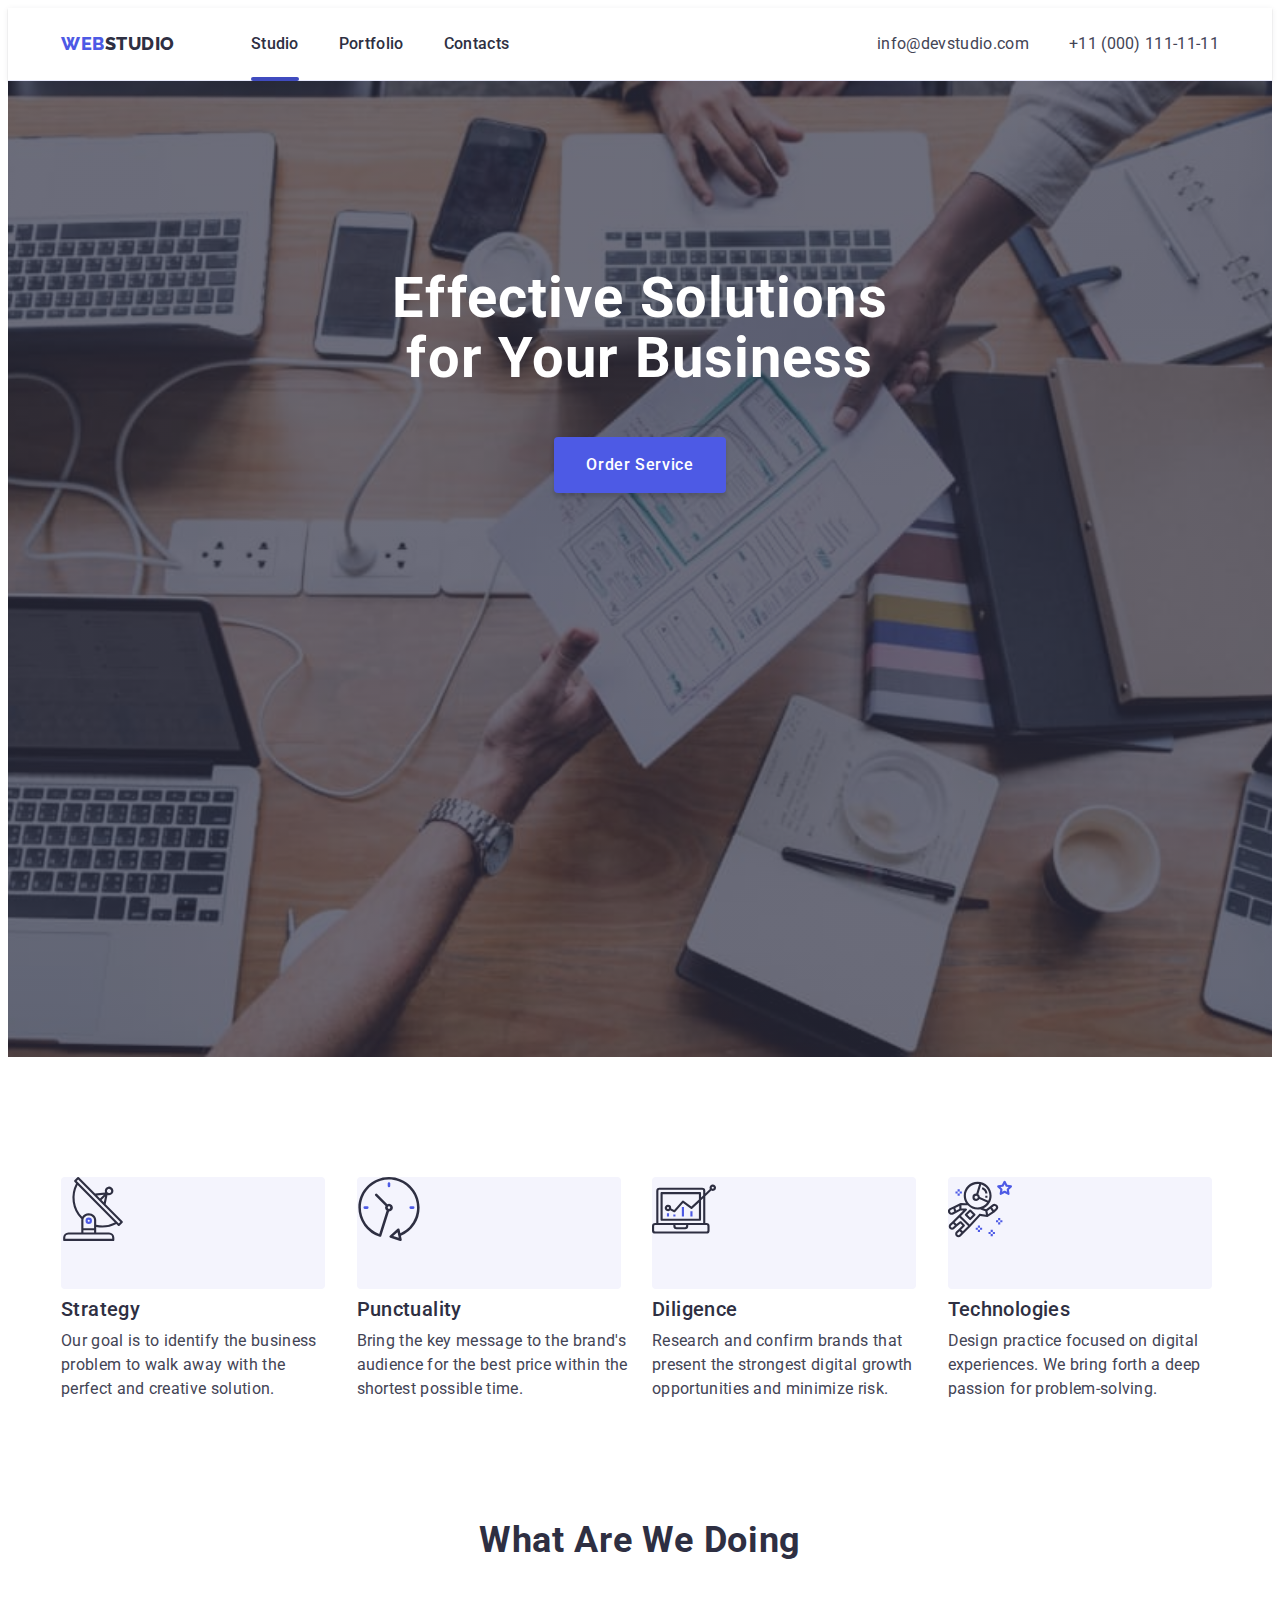
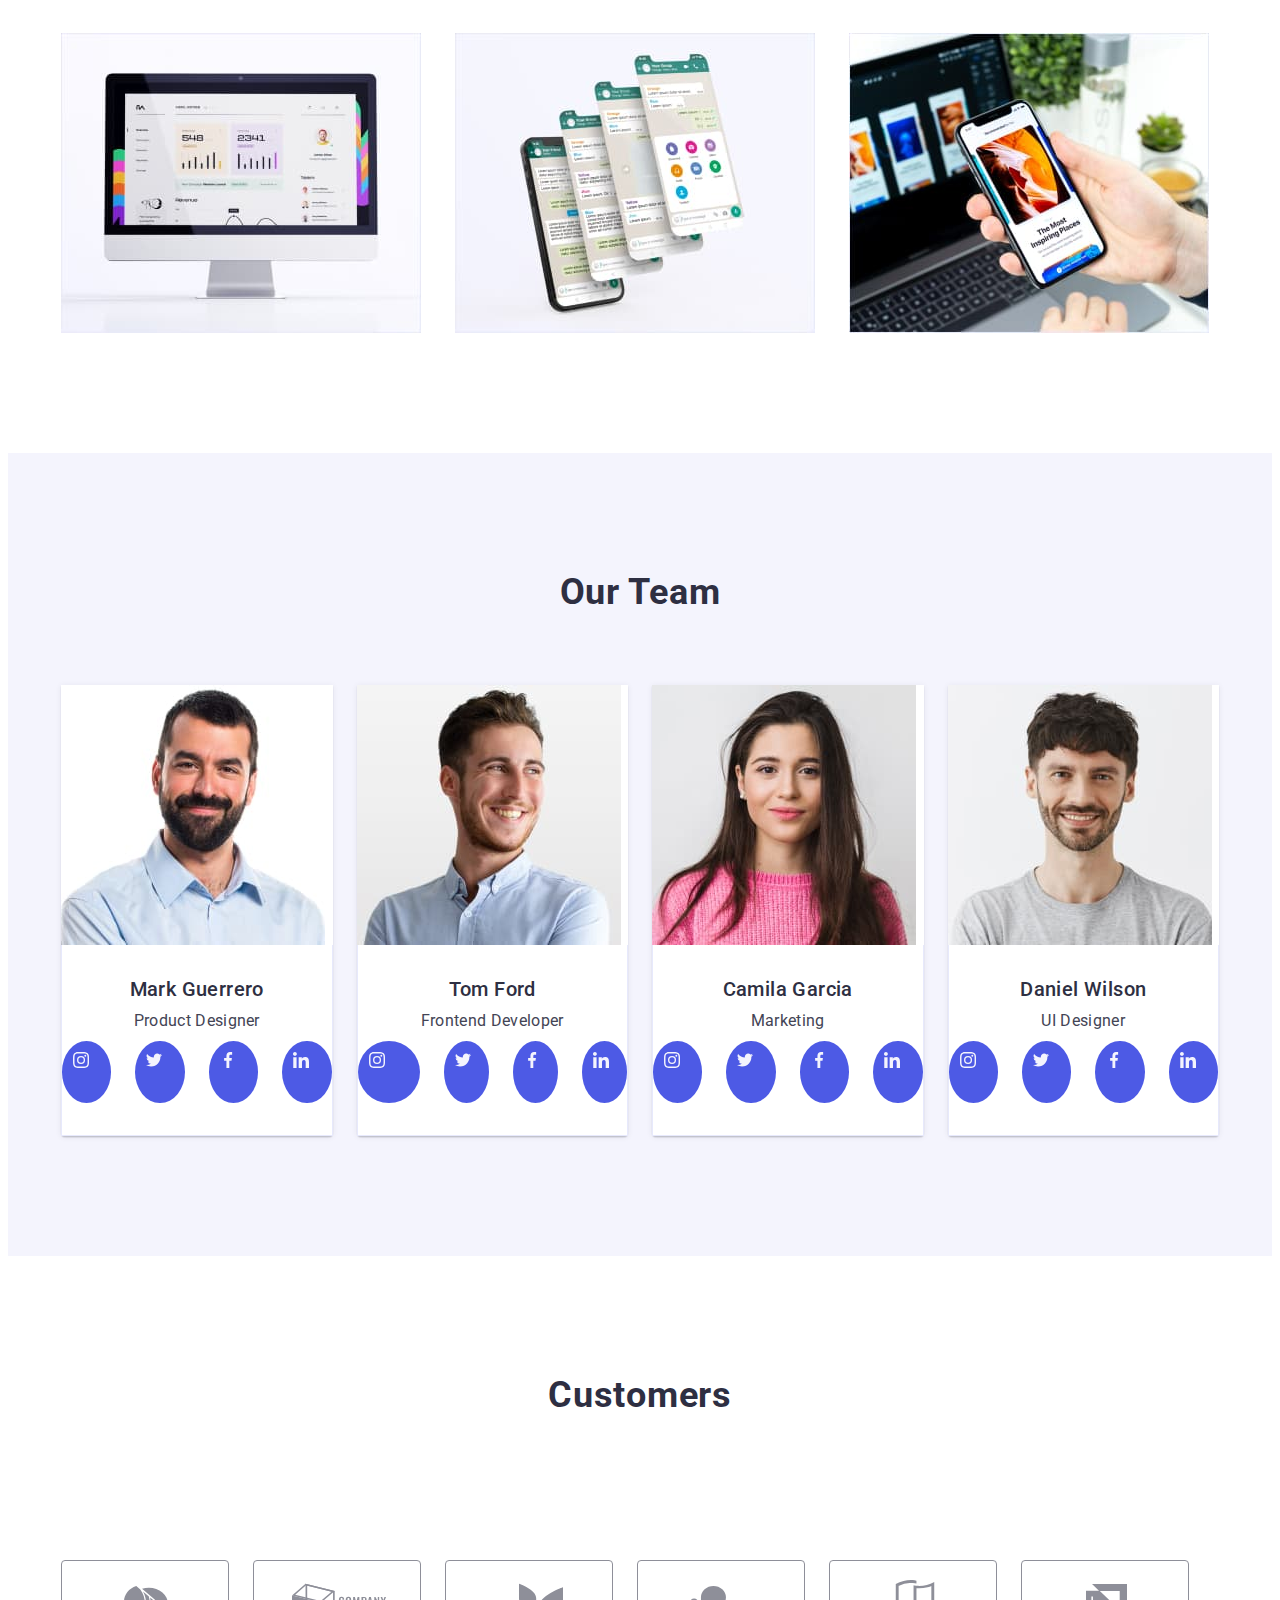
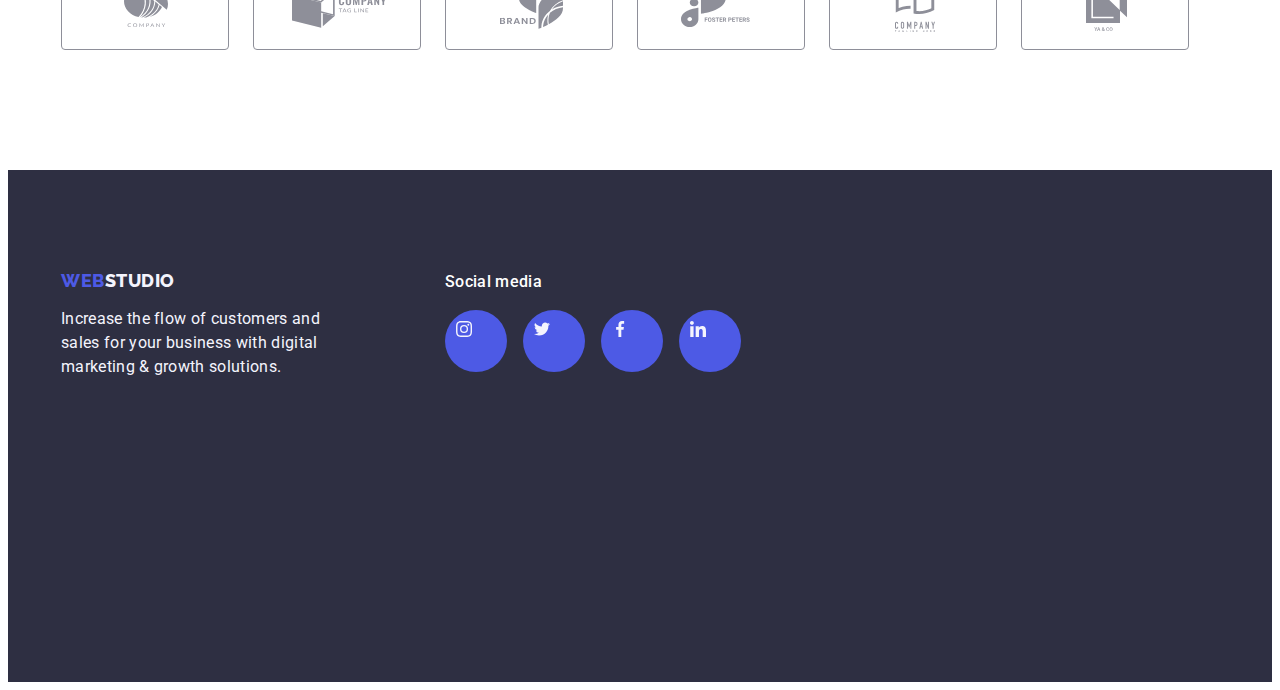
==== index.html @ 7249f127 "svg" ====
<!DOCTYPE html>
<html lang="en">
<head>
    <meta charset="UTF-8">
    <meta name="viewport" content="width=device-width, initial-scale=1.0">
    <title>Studio</title>
    <link rel="stylesheet" href="https://cdnjs.cloudflare.com/ajax/libs/modern-normalize/2.0.0/modern-normalize.min.css" integrity="sha512-4xo8blKMVCiXpTaLzQSLSw3KFOVPWhm/TRtuPVc4WG6kUgjH6J03IBuG7JZPkcWMxJ5huwaBpOpnwYElP/m6wg==" crossorigin="anonymous" referrerpolicy="no-referrer" />
    <link rel="stylesheet" type="text/css" href="./css/styles.css">
    <link rel="preconnect" href="https://fonts.googleapis.com">
    <link rel="preconnect" href="https://fonts.gstatic.com" crossorigin>
    <link href="https://fonts.googleapis.com/css2?family=Raleway:wght@800&family=Roboto:wght@400;500;700;900&display=swap" rel="stylesheet">
</head>
<body>
    <div class="backdrop visually-hidden" data-modal>
        <div class="modal">
            <button class="modal-btn" data-modal-close><img src="./images/close.svg" alt="close"></button>
        </div>
    </div>

    <header class="header">
        <div class="container-header container">
            <nav class="header-navigation">
                    <a href="./index.html" class="header-logo link">Web<span class="header-span">Studio</span></a>
                    <ul class="header-list list">
                        <li class="header-item">
                            <a href="./index.html" class="header-link link emphasis">Studio</a>
                        </li>
                        <li class="header-item">
                            <a href="./portfolio.html" class="header-link link">Portfolio</a>
                        </li>
                        <li class="header-item">
                            <a href="" class="header-link link">Contacts</a>
                        </li>
                    </ul>
            </nav>

            <address class="header-address">
                <ul class="header-address-list list">
                    <li class="header-address-item"><a href="mailto:info@devstudio.com" class="header-address-link link">info@devstudio.com</a></li>
                    <li class="header-address-item"><a href="tel:+110001111111" class="header-address-link link">+11 (000) 111-11-11</a></li>
                </ul>
            </address>
        </div>
    </header>

    <main class="main">
        <section class="main-hero">
            <div class="container container-main-hero">
                <h1 class="main-hero-title">
                    Effective Solutions
                    for Your Business
                </h1>
                <button type="button" class="main-hero-btn" data-modal-open>Order Service</button>
            </div>
        </section>

        <section class="main-advantages">
            <div class="container">
                <h2 class="visually-hidden">Advantages</h2>
                <ul class="main-advantages-list list">
                    <li class="main-advantages-item">
                        <div class="main-advantages-icon">
                            <svg width="64" height="64"><use href="./images/satellite-dish.svg"></use></svg>
                        </div>
                        <h3 class="main-advantages-title">Strategy</h3>
                        <p class="mains-advantages-text">Our goal is to identify the business
                            problem to walk away with the perfect and creative solution. </p>
                    </li>
                    <li class="main-advantages-item">
                        <div class="main-advantages-icon">
                            <svg width="64" height="64"><use href="./images/clock.svg"></use></svg>
                        </div>
                        <h3 class="main-advantages-title">Punctuality</h3>
                        <p class="mains-advantages-text">Bring the key message to the brand's audience for the best price within the shortest possible time.</p>
                    </li>
                    <li class="main-advantages-item">
                        <div class="main-advantages-icon">
                            <svg width="64" height="64"><use href="./images/diagram.svg"></use></svg>
                        </div>
                        <h3 class="main-advantages-title">Diligence</h3>
                        <p class="mains-advantages-text">Research and confirm brands that present the strongest digital growth opportunities and minimize risk.</p>
                    </li>
                    <li class="main-advantages-item">
                        <div class="main-advantages-icon">
                            <svg width="64" height="64"><use href="./images/astronaut.svg"></use></svg>
                        </div>
                        <h3 class="main-advantages-title">Technologies</h3>
                        <p class="mains-advantages-text">Design practice focused on digital experiences. We bring forth a deep passion for problem-solving.</p>
                    </li>
                </ul>
            </div>
        </section>

        <section class="main-third-section">
            <div class="container">
                <h2 class="main-t-s-title">What are we doing</h2>
                <ul class="main-t-s-list list">
                    <li class="main-t-s-item">
                        <img src="./images/main-page-img-1.jpg" alt="PC" width="360">
                    </li>
                    <li class="main-t-s-item">
                        <img src="./images/main-page-img-2.jpg" alt="message" width="360">
                    </li>
                    <li class="main-t-s-item">
                        <img src="./images/main-page-img-3.jpg" alt="phone" width="360">
                    </li>
                </ul>
            </div>
        </section>

        <section class="main-team">
            <div class="container">
                <h2 class="main-team-title">Our Team</h2>
                <ul class="main-team-list list">
                    <li class="main-team-item">
                        <img src="./images/photo-1.jpg" alt="Mark Guerrero" width="264">
                        <div class="container-item-text">
                            <h3 class="main-team-names">Mark Guerrero</h3>
                            <p class="main-team-text">Product Designer</p>
                            <ul class="team-list-icon list">
                                <li class="team-icon">
                                    <a href="#" class="team-icon-link"><svg class="social-networks" width="16" height="16"><use href="./images/instagram.svg"></use></svg></use></svg></a>
                                </li>
                                <li class="team-icon">
                                    <a href="#" class="team-icon-link"><svg class="social-networks" width="16" height="16"><use href="./images/twitter.svg"></use></svg></a>
                                </li>
                                <li class="team-icon">
                                    <a href="#" class="team-icon-link"><svg class="social-networks" width="16" height="16"><use href="./images/facebook.svg"></use></svg></a>
                                </li>
                                <li class="team-icon">
                                    <a href="#" class="team-icon-link"><svg class="social-networks" width="16" height="16"><use href="./images/linkedin.svg"></use></svg></a>
                                </li>
                            </ul>
                        </div>
                    </li>
                    <li class="main-team-item">
                        <img src="./images/photo-2.jpg" alt="Tom Ford" width="264">
                        <div class="container-item-text">
                            <h3 class="main-team-names">Tom Ford</h3>
                            <p class="main-team-text">Frontend Developer</p>
                            <ul class="team-list-icon list">
                                <li class="team-icon">
                                    <a href="#" class="team-icon-link"><svg class="social-networks" width="64" height="64"><use href="./images/instagram.svg"></use></svg></a>
                                </li>
                                <li class="team-icon">
                                    <a href="#" class="team-icon-link"><svg class="social-networks" width="16" height="16"><use href="./images/twitter.svg"></use></svg></a>
                                </li>
                                <li class="team-icon">
                                    <a href="#" class="team-icon-link"><svg class="social-networks" width="16" height="16"><use href="./images/facebook.svg"></use></svg></a>
                                </li>
                                <li class="team-icon">
                                    <a href="#" class="team-icon-link"><svg class="social-networks" width="16" height="16"><use href="./images/linkedin.svg"></use></svg></a>
                                </li>
                            </ul>
                        </div>
                    </li>
                    <li class="main-team-item">
                        <img src="./images/photo-3.jpg" alt="Camila Garcia" width="264">
                        <div class="container-item-text">
                            <h3 class="main-team-names">Camila Garcia</h3>
                            <p class="main-team-text">Marketing</p>
                            <ul class="team-list-icon list">
                                <li class="team-icon">
                                    <a href="#" class="team-icon-link"><svg class="social-networks" width="16" height="16"><use href="./images/instagram.svg"></use></svg></use></svg></a>
                                </li>
                                <li class="team-icon">
                                    <a href="#" class="team-icon-link"><svg class="social-networks" width="16" height="16"><use href="./images/twitter.svg"></use></svg></a>
                                </li>
                                <li class="team-icon">
                                    <a href="#" class="team-icon-link"><svg class="social-networks" width="16" height="16"><use href="./images/facebook.svg"></use></svg></a>
                                </li>
                                <li class="team-icon">
                                    <a href="#" class="team-icon-link"><svg class="social-networks" width="16" height="16"><use href="./images/linkedin.svg"></use></svg></a>
                                </li>
                            </ul>
                        </div>
                    </li>
                    <li class="main-team-item">
                        <img src="./images/photo-4.jpg" alt="Daniel Wilson" width="264">
                        <div class="container-item-text">
                            <h3 class="main-team-names">Daniel Wilson</h3>
                            <p class="main-team-text">UI Designer</p>
                            <ul class="team-list-icon list">
                                <li class="team-icon">
                                    <a href="#" class="team-icon-link"><svg class="social-networks" width="16" height="16"><use href="./images/instagram.svg"></use></svg></use></svg></a>
                                </li>
                                <li class="team-icon">
                                    <a href="#" class="team-icon-link"><svg class="social-networks" width="16" height="16"><use href="./images/twitter.svg"></use></svg></a>
                                </li>
                                <li class="team-icon">
                                    <a href="#" class="team-icon-link"><svg class="social-networks" width="16" height="16"><use href="./images/facebook.svg"></use></svg></a>
                                </li>
                                <li class="team-icon">
                                    <a href="#" class="team-icon-link"><svg class="social-networks" width="16" height="16"><use href="./images/linkedin.svg"></use></svg></a>
                                </li>
                            </ul>
                        </div>
                    </li>
                </ul>
            </div>
        </section>

        <section class="main-fifth-section">
            <div class="container">
                <h2 class="main-customers main-team-title">Customers</h2>
                <ul>
                    <li class="main-customers-list list">
                        <a href="#"><img src="./images/Client-1.svg" alt="YA & CO" width="104"></a>
                    </li>
                    <li class="main-customers-list list">
                        <a href="#"><img src="./images/Client-2.svg" alt="Company" width="104"></a>
                    </li>
                    <li class="main-customers-list list">
                        <a href="#"><img src="./images/Client-3.svg" alt="Company" width="104"></a>
                    </li>
                    <li class="main-customers-list list">
                        <a href="#"><img src="./images/Client-4.svg" alt="Foster peters" width="104"></a>
                    </li>
                    <li class="main-customers-list list">
                        <a href="#"><img src="./images/Client-5.svg" alt="Brand" width="104"></a>
                    </li>
                    <li class="main-customers-list list">
                        <a href="#"><img src="./images/Client-6.svg" alt="Company" width="104"></a>
                    </li>
                </ul>
            </div>
        </section>
    </main>
    
    
    <footer class="footer">
        <div class="container container-footer">
            <div>
                <a href="./index.html" class="footer-link link">Web<span class="footer-span">Studio</span></a>
                <p class="footer-text">Increase the flow of customers and sales for your business with digital marketing & growth solutions.</p>
            </div>
            <div>
                <h3 class="footer-title">Social media</h3>
                <ul class="footer-list-icon">
                    <li class="team-icon list">
                        <a href="#"><img src="./images/instagram.svg" alt="" width="16"></a>
                    </li>
                    <li class="team-icon list">
                        <a href="#"><img src="./images/twitter.svg" alt="" width="16"></a>
                    </li>
                    <li class="team-icon list">
                        <a href="#"><img src="./images/facebook.svg" alt="" width="16"></a>
                    </li>
                    <li class="team-icon list">
                        <a href="#"><img src="./images/linkedin.svg" alt="" width="16"></a>
                    </li>
                </ul>
            </div>
        </div>
    </footer>
    
    <script src="./js/modal.js"></script>
</body>
</html>
---- css/styles.css ----
/* ----------Variables */

:root{
    --navyblue: #2E2F42;
    --white: #ffffff;
    --iris: #4D5AE5;
    --ocean: #404BBF;
    --green: #31D0AA;
    --slate: #434455;
    --lightslate: #8E8F99;
    --cornflower: #E7E9FC;
    --cloud: #F4F4FD;
    --navyblue-modal: #FCFCFC;
}

/* ----------Base styles */

body {
    background-color: var(--white, #ffffff);
    color: #434455;
    font-family: 'Roboto', sans-serif;
    text-decoration: none;
}

h1, h2, h3, h4, h5, h6, p, a, ul {
    margin: 0;
    padding: 0;
}

img {
    display: block;
}

/* ----------Components style */

.container {
    width: 1158px;
    margin: 0 auto;
    padding: 0 15px;
}

.margin-top{
    margin-top: 120px;
}

.link{
    text-decoration: none;
}

.link:hover,
.link:focus{
    color: var(--ocean, #404BBF);
}

.list{
    list-style: none;
}

/* ----------Header */

.header{
    border-bottom: 1px solid #e7e9fc;
    box-shadow: 0px 1px 6px 0px rgba(46, 47, 66, 0.08), 0px 1px 1px 0px rgba(46, 47, 66, 0.16), 0px 2px 1px 0px rgba(46, 47, 66, 0.08);
}

.container-header {
    min-height: 72px;
    display: flex;
    justify-content: space-between;
    align-items: center;
}

.header-navigation{
    display: flex;
    align-items: center;
}

.header-logo{
    text-decoration: none;
    color: var(--iris, #4D5AE5);
    font-family: 'Raleway', sans-serif;
    font-size: 18px;
    font-style: normal;
    font-weight: 800;
    line-height: 1.17;
    letter-spacing: 0.03em;
    text-transform: uppercase;
    margin-right: 76px;
}

.header-span {
    color: var(--navyblue, #2E2F42);
}

.header-navigation .header-list {
    margin: 0;
    padding: 0;
    display: flex;
    gap: 40px;
}

.header-item{
    list-style-type: none;
}

.header-link{
    position: relative;
    text-decoration: none;
    color: var(--navyblue, #2E2F42);
    font-family: 'Roboto', sans-serif;
    font-size: 16px;
    font-weight: 500;
    line-height: 1.5;
    letter-spacing: 0.02em;
    padding: 24px 0;
}

.emphasis::after {
    position: absolute;
    top: 67px;
    display: block;
    content: "";
    width: 100%;
    height: 4px;
    border-radius: 2px;
    background: var(--ocean, #404BBF);
}

.header-address{
    font-style: normal;
}

.header-address-list{
    display: flex;
    gap: 40px;
}

.header-address-item {
    list-style-type: none;
}

.header-address-link{
    text-decoration: none;
    color: var(--slate, #434455);
    font-family: 'Roboto', sans-serif;
    font-size: 16px;
    font-style: normal;
    line-height: 1.5;
    letter-spacing: 0.02em;
}

/* ----------Main */

.main-hero{
    display: flex;
    align-items: center;
    flex-direction: column;
    max-width: 1440px;
    height: 600px;
    text-align: center;
    background: var(--navyblue, #2E2F42);
    background-image: linear-gradient(rgba(46, 47, 66, 0.7), rgba(46, 47, 66, 0.7)), url(../images/people-office.jpg);
    background-size: cover;
    background-repeat: no-repeat;
    background-position: center;
    padding: 188px 0;
    margin: 0 auto;
}

.container-main-hero{
    display: flex;
    flex-direction: column;
    align-items: center;
}

.main-hero-title{
    max-width: 496px;
    color: var(--white, #ffffff);
    text-align: center;
    font-family: 'Roboto', sans-serif;
    font-size: 56px;
    font-style: normal;
    font-weight: 700;
    line-height: 1.07;
    letter-spacing: 0.02em;

}

.main-hero-btn{
    display: block;
    padding: 16px 32px;
    align-items: flex-start;
    gap: 10px;
    border: none;
    border-radius: 4px;
    background: var(--iris, #4D5AE5);
    box-shadow: 0px 4px 4px 0px rgba(0, 0, 0, 0.15);
    color: var(--white, #ffffff);
    font-family: 'Roboto', sans-serif;
    font-size: 16px;
    font-style: normal;
    font-weight: 500;
    line-height: 1.5;
    letter-spacing: 0.04em;
    cursor: pointer;
    min-width: 169px;
    height: 56px;
    margin-top: 48px;
    transition: background-color 250ms cubic-bezier(0.4, 0, 0.2, 1);
}

.main-hero-btn:hover,
.main-hero-btn:focus{
    background-color: var(--ocean, #404BBF);
}

.backdrop {
    position: fixed;
    top: 0;
    left: 0;
    width: 100vw;
    height: 100vh;
    display: flex;
    justify-content: center;
    align-items: flex-start;
    background: rgba(46, 47, 66, 0.40);
}

.modal {
    display: flex;
    flex-direction: column;
    align-items: flex-end;
    padding: 32px;
    width: 408px;
    height: 584px;
    margin-top: 80px;
    border-radius: 4px;
    background: var(--dairy, #FCFCFC);
    box-shadow: 0px 2px 1px 0px rgba(0, 0, 0, 0.20), 0px 1px 3px 0px rgba(0, 0, 0, 0.12), 0px 1px 1px 0px rgba(0, 0, 0, 0.14);
    opacity: 0;
    transition: opacity 0.3s ease, transform 0.3s ease;
}

.modal-btn {
    padding: 8px;
    width: 24px;
    height: 24px;
    fill: var(--cornflower, #E7E9FC);
    stroke-width: 1px;
    stroke: rgba(0, 0, 0, 0.10);
    border: none;
    border-radius: 50%;
    cursor: pointer;
}

.modal-btn {
    padding: 8px;
    width: 24px;
    height: 24px;
    fill: var(--cornflower, #E7E9FC);
    stroke-width: 1px;
    stroke: rgba(0, 0, 0, 0.10);
    border: none;
    border-radius: 50%;
    cursor: pointer;
}

/* ----------Main (section-2) */

.main-advantages{
    padding: 120px 0;
}

.visually-hidden {
    position: absolute;
    width: 1px;
    height: 1px;
    margin: -1px;
    border: 0;
    padding: 0;
    white-space: nowrap;
    clip-path: inset(100%);
    clip: rect(0 0 0 0);
    overflow: hidden;
}

.main-advantages-list{
    display: flex;
    gap: 24px;
}

.main-advantages-item{
    list-style-type: none;
    width: calc((100% - 72px) / 4);
}

.main-advantages-icon{
    display: flex;
    align-items: center;
    justify-content: center;
    border-radius: 4px;
    background: var(--cloud, #F4F4FD);
    margin-bottom: 8px;
    width: 100%;
    height: 112px;
    max-width: 264px;
    max-height: 112px;
    display: inline-block;
}

.main-advantages-icon img{
    padding: 24px 100px;
}

.main-advantages-title{
    color: var(--navyblue, #2E2F42);
    font-family: 'Roboto', sans-serif;
    font-size: 20px;
    font-style: normal;
    font-weight: 500;
    line-height: 1.2;
    letter-spacing: 0.02em;
    margin-bottom: 8px;
}

.mains-advantages-text{
    color: var(--slate, #434455);
    font-family: 'Roboto', sans-serif;
    font-size: 16px;
    font-style: normal;
    font-weight: 400;
    line-height: 1.5;
    letter-spacing: 0.02em;
}

/* ----------Main (section-3) */

.main-third-section{
    padding-bottom: 120px;
}

.main-t-s-title{
    color: var(--navyblue, #2E2F42);
    text-align: center;
    font-family: 'Roboto', sans-serif;
    font-size: 36px;
    font-style: normal;
    font-weight: 700;
    line-height: 1.11;
    letter-spacing: 0.02em;
    text-transform: capitalize;
    margin-bottom: 72px;
}

.main-t-s-list{
    display: flex;
    gap: 24px;
}

.main-t-s-item{
    list-style-type: none;
    width: calc((100% - 48px) / 3);
}

/* ----------Main (section-4) */

.main-team{
    background-color: var(--cloud, #F4F4FD);
    padding: 120px 0;
}

.main-team-title{
    margin-bottom: 72px;
    color: var(--navyblue, #2E2F42);
    text-align: center;
    font-family: 'Roboto', sans-serif;
    font-size: 36px;
    font-style: normal;
    font-weight: 700;
    line-height: 1.11;
    letter-spacing: 0.02em;
    text-transform: capitalize;
}

.main-team-list{
    display: flex;
    gap: 24px;
}

.container-main-team li{
    display: inline-flex;
    padding-bottom: 0px;
    flex-direction: column;
    align-items: center;
    justify-content: center;
    gap: 32px;
}

.main-team-item{
    list-style-type: none;
    border-radius: 0px 0px 4px 4px;
    background: var(--white, #FFF);
    box-shadow: 0px 2px 1px 0px rgba(46, 47, 66, 0.08), 0px 1px 1px 0px rgba(46, 47, 66, 0.16), 0px 1px 6px 0px rgba(46, 47, 66, 0.08);
    width: calc((100% - 72px) / 4);

}

.container-item-text{
    padding: 32px 0;
    border: 1px solid #e7e9fc;
    border-top: none;
}

.main-team-names {
    color: var(--navyblue, #2E2F42);
    text-align: center;
    font-family: 'Roboto', sans-serif;
    font-size: 20px;
    font-style: normal;
    font-weight: 500;
    line-height: 1.2;
    letter-spacing: 0.02em;
    margin-bottom: 8px
}

.main-team-text {
    color: var(--slate, #434455);
    text-align: center;
    font-family: 'Roboto', sans-serif;
    font-size: 16px;
    font-style: normal;
    font-weight: 400;
    line-height: 1.5;
    letter-spacing: 0.02em;
    margin-bottom: 8px;
}

.team-list-icon {
    gap: 24px;
    display: flex;
    justify-content: center;
}

.team-icon {
    background-color: var(--iris);
    border-radius: 50%;
    width: 40px;
    height: 40px;
    padding: 11px;
    transition: background-color 250ms cubic-bezier(0.4, 0, 0.2, 1); 
}

.team-icon-img {
    background-color: var(--cloud);
    width: 100%;
    height: 100%;
    border-radius: 50px;
    display: flex;
    align-items: center;
    justify-content: center;
}

.team-icon-img:hover, .team-icon-img:focus {
    background-color: var(--ocean, #404bbf);
}

.social-networks {
    fill: var(--cloud, #F4F4FD);
}

/* ----------Main (section-5) */

.main-fifth-section ul {
    display: flex;
    padding-bottom: 120px;
}

.main-customers-list {
    padding: 16px 32px;
    border-radius: 4px;
    width: 168px;
    border: 1px solid var(--lightslate, #8E8F99);
    box-sizing: border-box;
}

.main-customers-list:not(:last-child) {
    margin-right: 24px;
}

.main-customers {
    padding-top: 120px;
    padding-bottom: 72px;
}

/* ----------Footer */

.footer {
    background-color: var(--navyblue, #2E2F42);
    min-height: 312px;
    padding: 100px 0
}

.container-footer {
    display: flex;
}

.container-footer>div:not(:last-child) {
    margin-right: 120px;
}

.footer-list-icon {
    display: flex;
    gap: 16px;
}

.footer-link {
    display: inline-block;
    text-decoration: none;
    color: var(--iris, #4D5AE5);
    font-family: 'Raleway', sans-serif;
    font-size: 18px;
    font-style: normal;
    font-weight: 800;
    line-height: 1.17;
    letter-spacing: 0.03em;
    text-transform: uppercase;
    margin-bottom: 16px;
}

.footer-span{
    color: var(--cloud, #F4F4FD);
}

.footer-text{
    color: var(--cloud, #F4F4FD);
    font-family: 'Roboto', sans-serif;
    font-size: 16px;
    font-style: normal;
    font-weight: 400;
    line-height: 1.5;
    letter-spacing: 0.02em;
    max-width: 264px
}

.footer-title {
    color: var(--white, #FFF);
    font-family: Roboto;
    font-size: 16px;
    font-weight: 500;
    line-height: 1.5; /* 150% */
    letter-spacing: 0.02em;
    margin-bottom: 16px;
}

/* ----------Portfolio */

.portfolio-section{
    padding: 96px 0 120px 0;
}

.portfolio-btn-list{
    display: flex;
    justify-content: center;
    gap: 24px;
    margin-bottom: 72px;
}

.portfolio-btn-item{
    list-style-type: none;
}

.portfolio-btn{
    background: var(--cloud, #F4F4FD);
    color: var(--iris, #4D5AE5);
    text-align: center;
    font-family: 'Roboto', sans-serif;
    font-size: 16px;
    font-style: normal;
    font-weight: 500;
    line-height: 1.5;
    letter-spacing: 0.04em;
    padding: 12px 24px;
    border: 1px solid #e7e9fc;
    border-radius: 4px;
}

.portfolio-btn:hover,
.portfolio-btn:focus {
    background-color: var(--ocean, #404BBF);
    color: var(--white, #ffffff);
    cursor: pointer;
    border:  1px solid transparent;
    box-shadow: 0px 2px 2px 0px rgba(0, 0, 0, 0.12), 0px 2px 1px 0px rgba(0, 0, 0, 0.08), 0px 3px 1px 0px rgba(0, 0, 0, 0.10);
}

.portfolio-img-list{
    display: flex;
    flex-wrap: wrap;
    column-gap: 24px;
    row-gap: 48px;
}

.portfolio-img-item{
    list-style-type: none;
    width: calc((100% - 48px) / 3);
    border: 1px solid var(--cornflower, #E7E9FC);
}

.portfolio-img-item:hover, .portfolio-img-item:focus {
    box-shadow: 0px 2px 1px 0px rgba(46, 47, 66, 0.08), 0px 1px 1px 0px rgba(46, 47, 66, 0.16), 0px 1px 6px 0px rgba(46, 47, 66, 0.08);
}

.box{
    position: relative;
    overflow: hidden;
}

.overlay {
    position: absolute;
    top: 0;
    left: 0;
    width: 360px;
    height: 360px;
    background: var(--iris, #4D5AE5);
  
    transform: translateY(100%);
    transition: transform 250ms ease-in-out;
  }
  
  .box:hover .overlay {
    transform: translatey(0);
  }

  .text-overlay {
    color: var(--cloud, #F4F4FD);
    font-family: Roboto;
    font-size: 16px;
    line-height: 1.5;
    letter-spacing: 0.02em;
    padding: 40px 32px;
  }

.container-i-i{
    position: relative;
    border-top: none;
    z-index: 1;
    background-color: #fff;
}

.portfolio-i-i-title{
    color: var(--navyblue, #2E2F42);
    font-family: 'Roboto', sans-serif;
    font-size: 20px;
    font-style: normal;
    font-weight: 500;
    line-height: 1.2;
    letter-spacing: 0.02em;
    margin-bottom: 8px;
}

.portfolio-i-i-text{
    color: var(--slate, #434455);
    font-family: 'Roboto', sans-serif;
    font-size: 16px;
    font-style: normal;
    font-weight: 400;
    line-height: 24px;
    letter-spacing: 0.32px;
}
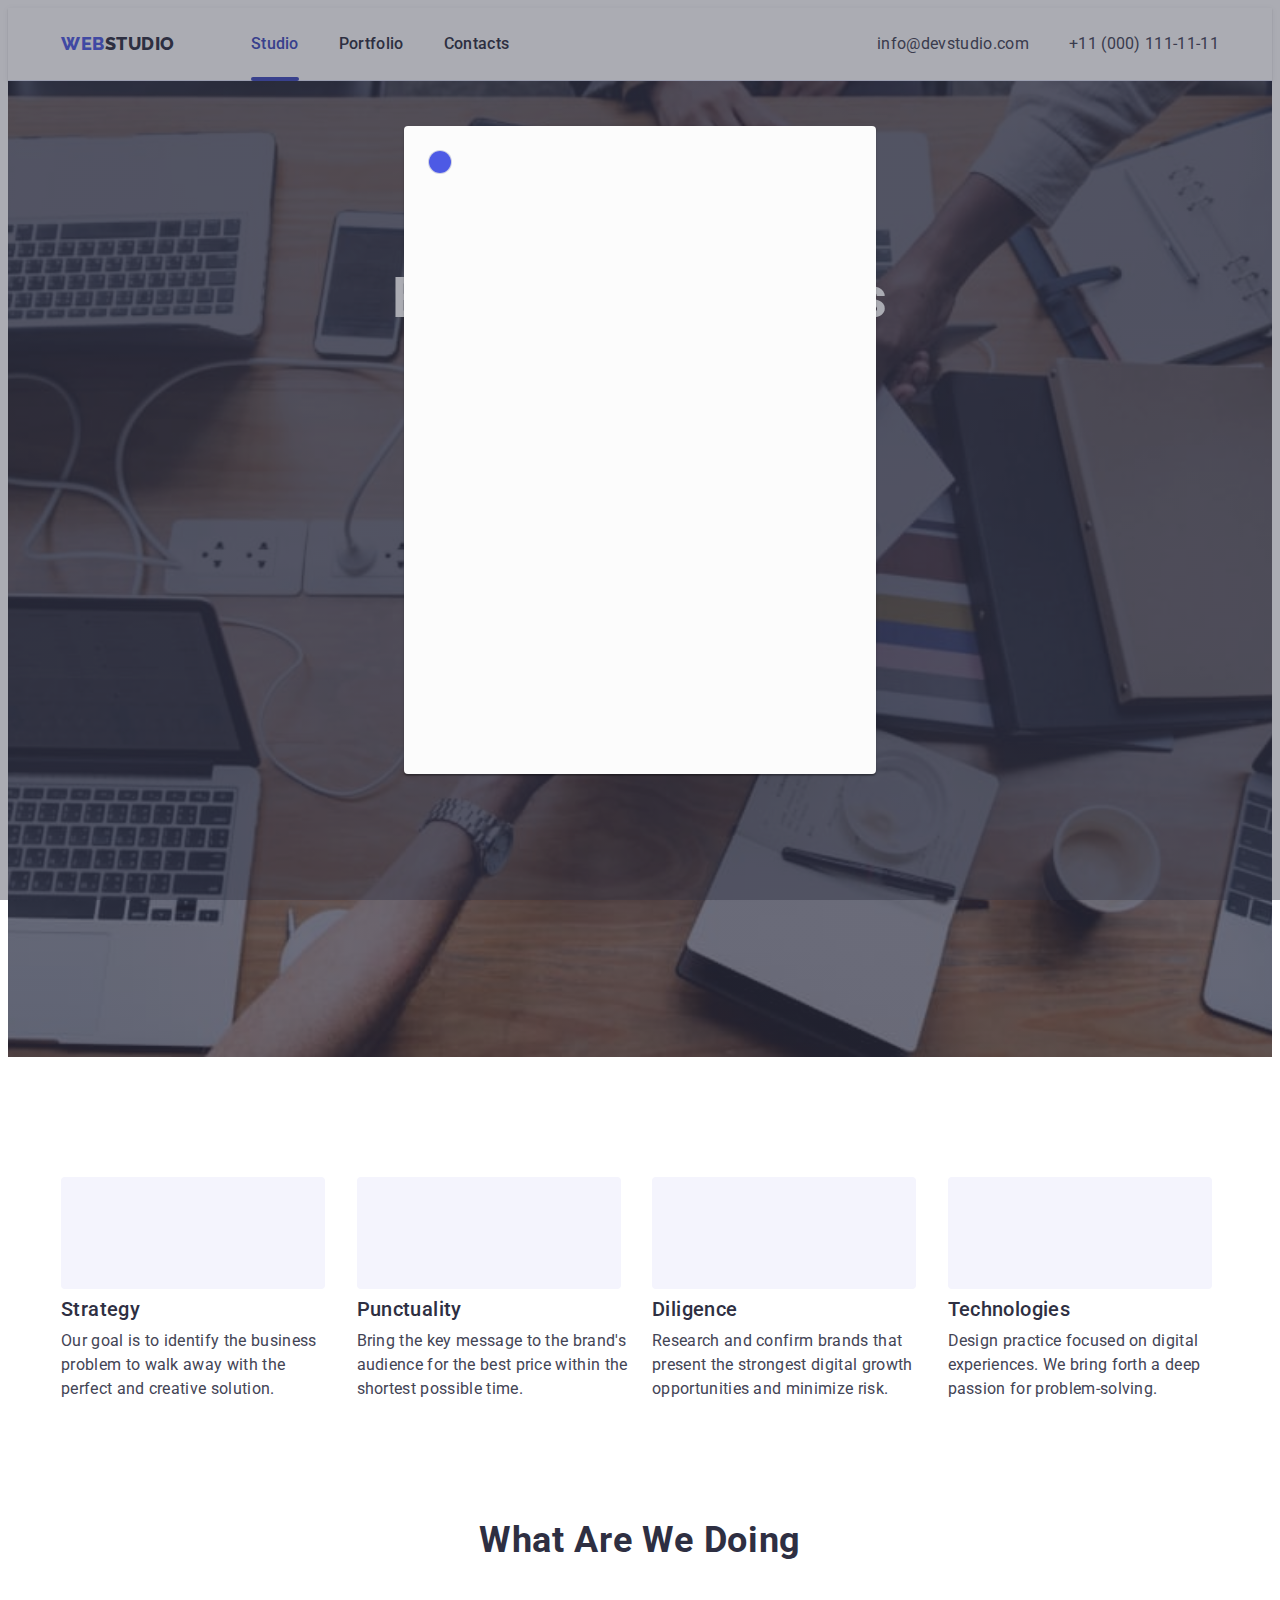
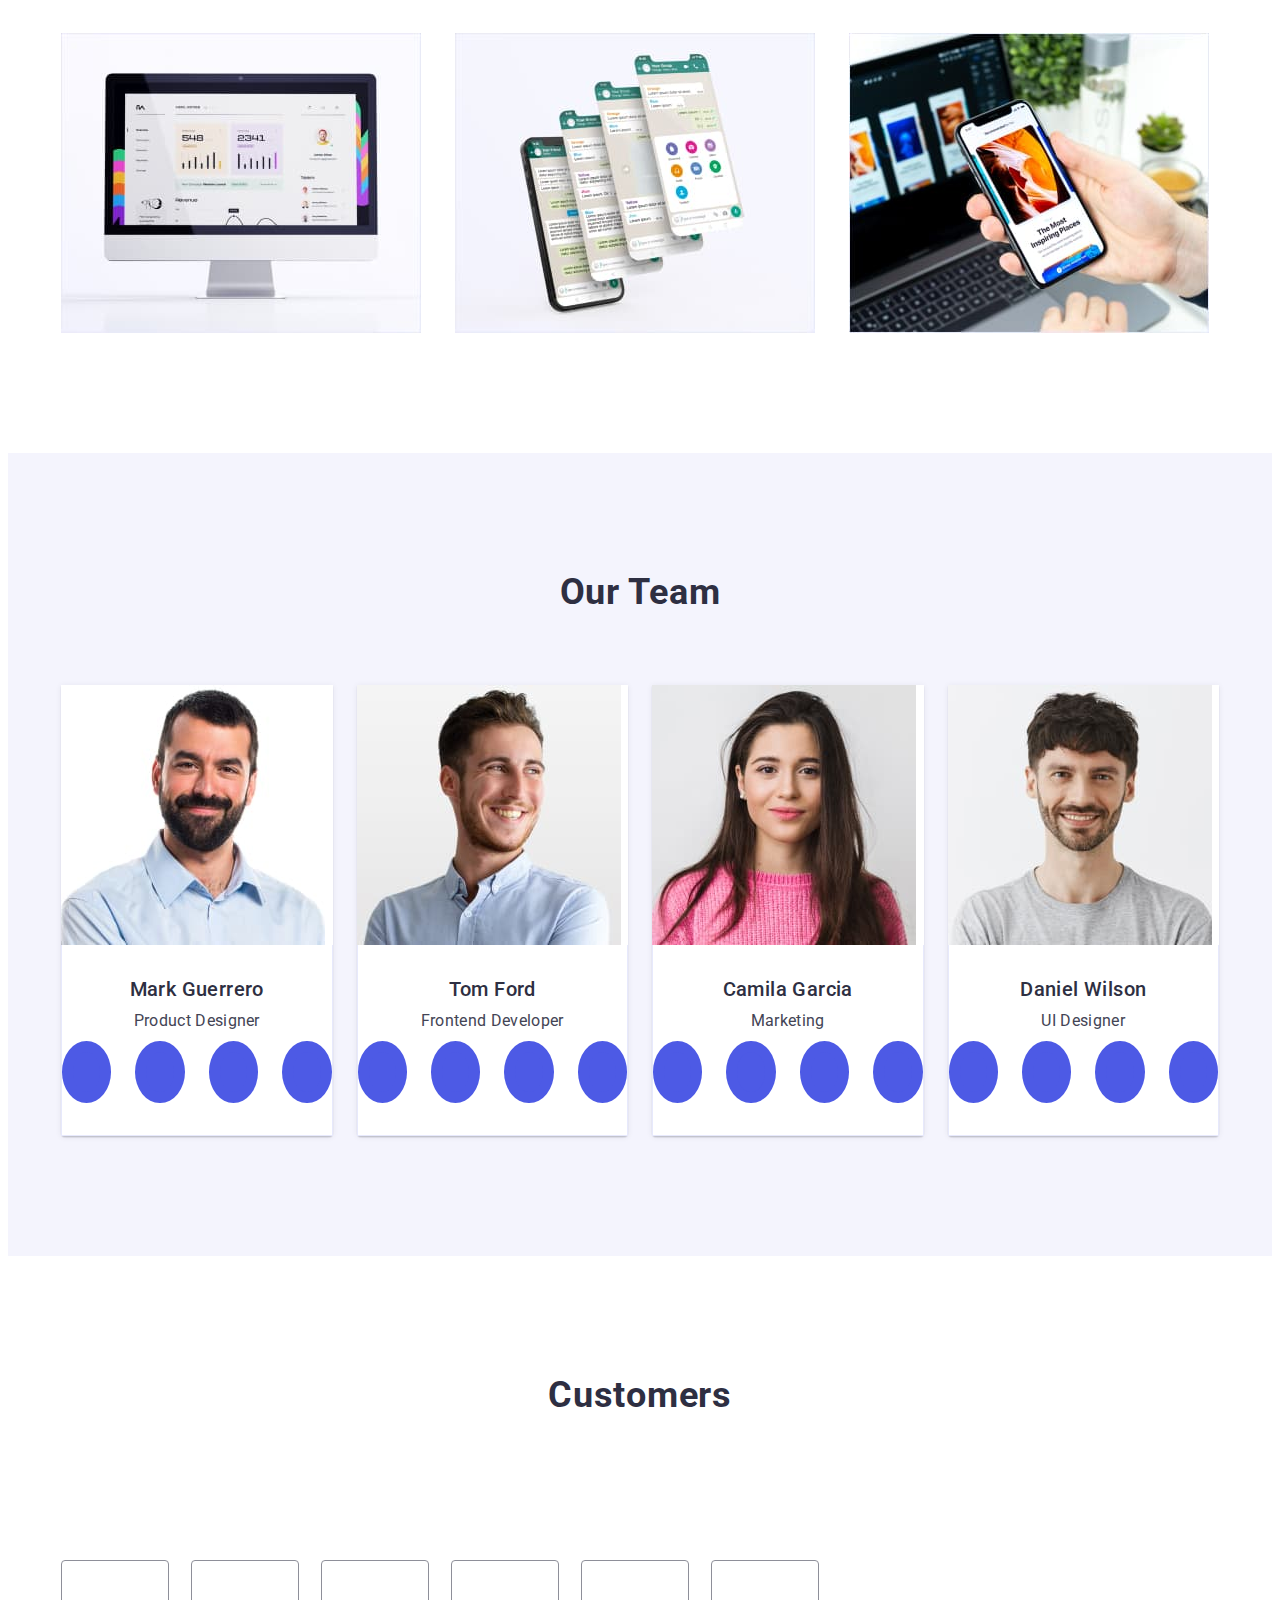
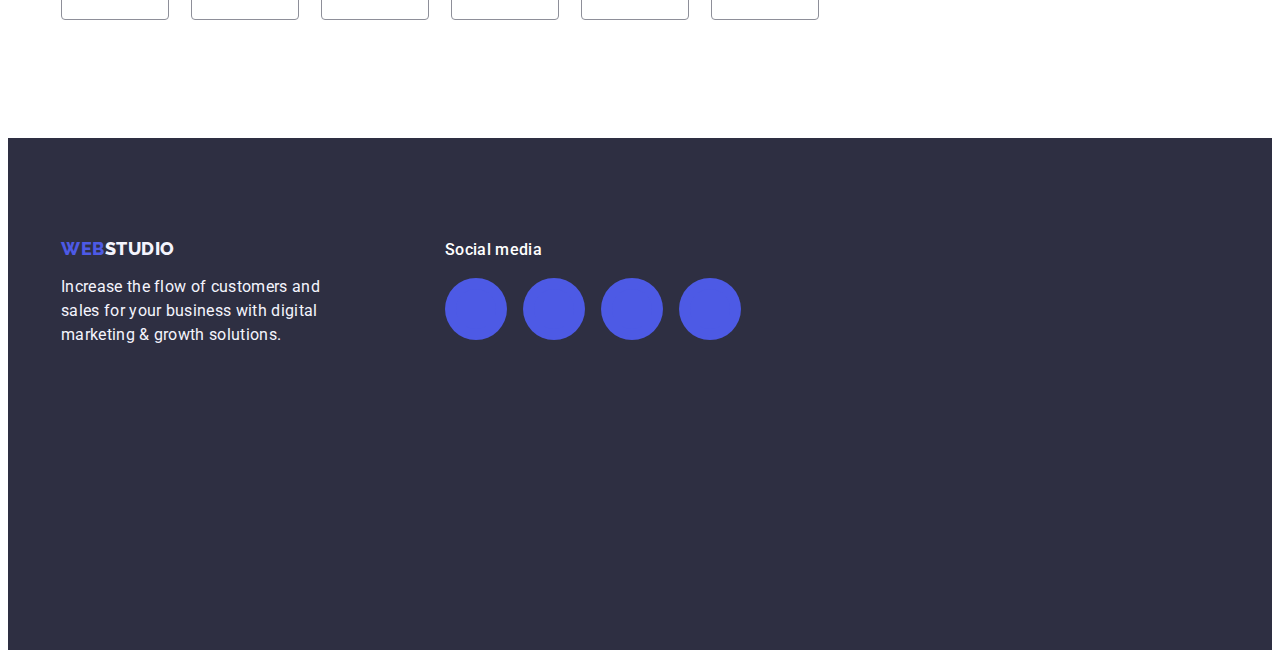
==== commit 76395129: "metodichka" ====
--- a/index.html
+++ b/index.html
@@ -11,12 +11,6 @@
     <link href="https://fonts.googleapis.com/css2?family=Raleway:wght@800&family=Roboto:wght@400;500;700;900&display=swap" rel="stylesheet">
 </head>
 <body>
-    <div class="backdrop visually-hidden" data-modal>
-        <div class="modal">
-            <button class="modal-btn" data-modal-close><img src="./images/close.svg" alt="close"></button>
-        </div>
-    </div>
-
     <header class="header">
         <div class="container-header container">
             <nav class="header-navigation">
@@ -119,7 +113,7 @@
                             <p class="main-team-text">Product Designer</p>
                             <ul class="team-list-icon list">
                                 <li class="team-icon">
-                                    <a href="#" class="team-icon-link"><svg class="social-networks" width="16" height="16"><use href="./images/instagram.svg"></use></svg></use></svg></a>
+                                    <a href="#" class="team-icon-link"><svg class="social-networks" width="16" height="16"><use href="./images/instagram.svg"></use></svg></a>
                                 </li>
                                 <li class="team-icon">
                                     <a href="#" class="team-icon-link"><svg class="social-networks" width="16" height="16"><use href="./images/twitter.svg"></use></svg></a>
@@ -140,7 +134,7 @@
                             <p class="main-team-text">Frontend Developer</p>
                             <ul class="team-list-icon list">
                                 <li class="team-icon">
-                                    <a href="#" class="team-icon-link"><svg class="social-networks" width="64" height="64"><use href="./images/instagram.svg"></use></svg></a>
+                                    <a href="#" class="team-icon-link"><svg class="social-networks" width="16" height="16"><use href="./images/instagram.svg"></use></svg></a>
                                 </li>
                                 <li class="team-icon">
                                     <a href="#" class="team-icon-link"><svg class="social-networks" width="16" height="16"><use href="./images/twitter.svg"></use></svg></a>
@@ -161,7 +155,7 @@
                             <p class="main-team-text">Marketing</p>
                             <ul class="team-list-icon list">
                                 <li class="team-icon">
-                                    <a href="#" class="team-icon-link"><svg class="social-networks" width="16" height="16"><use href="./images/instagram.svg"></use></svg></use></svg></a>
+                                    <a href="#" class="team-icon-link"><svg class="social-networks" width="16" height="16"><use href="./images/instagram.svg"></use></svg></a>
                                 </li>
                                 <li class="team-icon">
                                     <a href="#" class="team-icon-link"><svg class="social-networks" width="16" height="16"><use href="./images/twitter.svg"></use></svg></a>
@@ -182,7 +176,7 @@
                             <p class="main-team-text">UI Designer</p>
                             <ul class="team-list-icon list">
                                 <li class="team-icon">
-                                    <a href="#" class="team-icon-link"><svg class="social-networks" width="16" height="16"><use href="./images/instagram.svg"></use></svg></use></svg></a>
+                                    <a href="#" class="team-icon-link"><svg class="social-networks" width="16" height="16"><use href="./images/instagram.svg"></use></svg></a>
                                 </li>
                                 <li class="team-icon">
                                     <a href="#" class="team-icon-link"><svg class="social-networks" width="16" height="16"><use href="./images/twitter.svg"></use></svg></a>
@@ -203,24 +197,24 @@
         <section class="main-fifth-section">
             <div class="container">
                 <h2 class="main-customers main-team-title">Customers</h2>
-                <ul>
-                    <li class="main-customers-list list">
-                        <a href="#"><img src="./images/Client-1.svg" alt="YA & CO" width="104"></a>
-                    </li>
-                    <li class="main-customers-list list">
-                        <a href="#"><img src="./images/Client-2.svg" alt="Company" width="104"></a>
-                    </li>
-                    <li class="main-customers-list list">
-                        <a href="#"><img src="./images/Client-3.svg" alt="Company" width="104"></a>
-                    </li>
-                    <li class="main-customers-list list">
-                        <a href="#"><img src="./images/Client-4.svg" alt="Foster peters" width="104"></a>
-                    </li>
-                    <li class="main-customers-list list">
-                        <a href="#"><img src="./images/Client-5.svg" alt="Brand" width="104"></a>
-                    </li>
-                    <li class="main-customers-list list">
-                        <a href="#"><img src="./images/Client-6.svg" alt="Company" width="104"></a>
+                <ul class="main-customers-list list">
+                    <li class="main-customers-item">
+                        <a href="#" class="main-customers-link"><svg class="social-networks" width="104" height="56"><use href="./images/client-1.svg"></use></svg></a>
+                    </li>
+                    <li class="main-customers-item">
+                        <a href="#" class="main-customers-link"><svg class="social-networks" width="104" height="56"><use href="./images/client-2.svg"></use></svg></a>
+                    </li>
+                    <li class="main-customers-item">
+                        <a href="#" class="main-customers-link"><svg class="social-networks" width="104" height="56"><use href="./images/client-3.svg"></use></svg></a>
+                    </li>
+                    <li class="main-customers-item">
+                        <a href="#" class="main-customers-link"><svg class="social-networks" width="104" height="56"><use href="./images/client-4.svg"></use></svg></a>
+                    </li>
+                    <li class="main-customers-item">
+                        <a href="#" class="main-customers-link"><svg class="social-networks" width="104" height="56"><use href="./images/client-5.svg"></use></svg></a>
+                    </li>
+                    <li class="main-customers-item">
+                        <a href="#" class="main-customers-link"><svg class="social-networks" width="104" height="56"><use href="./images/client-6.svg"></use></svg></a>
                     </li>
                 </ul>
             </div>
@@ -235,25 +229,34 @@
                 <p class="footer-text">Increase the flow of customers and sales for your business with digital marketing & growth solutions.</p>
             </div>
             <div>
-                <h3 class="footer-title">Social media</h3>
-                <ul class="footer-list-icon">
-                    <li class="team-icon list">
-                        <a href="#"><img src="./images/instagram.svg" alt="" width="16"></a>
-                    </li>
-                    <li class="team-icon list">
-                        <a href="#"><img src="./images/twitter.svg" alt="" width="16"></a>
-                    </li>
-                    <li class="team-icon list">
-                        <a href="#"><img src="./images/facebook.svg" alt="" width="16"></a>
-                    </li>
-                    <li class="team-icon list">
-                        <a href="#"><img src="./images/linkedin.svg" alt="" width="16"></a>
-                    </li>
-                </ul>
+                <p class="footer-title">Social media</p>
+                <ul class="footer-list-icon list">
+                    <li class="team-icon">
+                        <a href="#" class="team-icon-link"><svg class="social-networks" width="24" height="24"><use href="./images/instagram.svg"></use></svg></a>
+                    </li>
+                    <li class="team-icon">
+                        <a href="#" class="team-icon-link"><svg class="social-networks" width="24" height="24"><use href="./images/twitter.svg"></use></svg></a>
+                    </li>
+                    <li class="team-icon">
+                        <a href="#" class="team-icon-link"><svg class="social-networks" width="24" height="24"><use href="./images/facebook.svg"></use></svg></a>
+                    </li>
+                    <li class="team-icon">
+                        <a href="#" class="team-icon-link"><svg class="social-networks" width="24" height="24"><use href="./images/linkedin.svg"></use></svg></a>
+                    </li>
+                </ul>
+
             </div>
         </div>
     </footer>
-    
+
+    <div class="backdrop is-hidden" data-modal>
+        <div class="modal">
+            <button type="button" class="modal-btn" data-modal-close>
+                <a href="#" class="team-icon-link"><svg class="modal-icon" width="8" height="8"><use href="./images/close.svg"></use></svg></a>
+            </button>
+        </div>
+    </div>
+
     <script src="./js/modal.js"></script>
 </body>
 </html>--- a/css/styles.css
+++ b/css/styles.css
@@ -115,6 +115,10 @@
     padding: 24px 0;
 }
 
+.emphasis {
+    color: var(--ocean, #404BBF);
+}
+
 .emphasis::after {
     position: absolute;
     top: 67px;
@@ -124,6 +128,8 @@
     height: 4px;
     border-radius: 2px;
     background: var(--ocean, #404BBF);
+    bottom: -1px;
+    transition: color 250ms cubic-bezier(0.4, 0, 0.2, 1);
 }
 
 .header-address{
@@ -214,57 +220,6 @@
     background-color: var(--ocean, #404BBF);
 }
 
-.backdrop {
-    position: fixed;
-    top: 0;
-    left: 0;
-    width: 100vw;
-    height: 100vh;
-    display: flex;
-    justify-content: center;
-    align-items: flex-start;
-    background: rgba(46, 47, 66, 0.40);
-}
-
-.modal {
-    display: flex;
-    flex-direction: column;
-    align-items: flex-end;
-    padding: 32px;
-    width: 408px;
-    height: 584px;
-    margin-top: 80px;
-    border-radius: 4px;
-    background: var(--dairy, #FCFCFC);
-    box-shadow: 0px 2px 1px 0px rgba(0, 0, 0, 0.20), 0px 1px 3px 0px rgba(0, 0, 0, 0.12), 0px 1px 1px 0px rgba(0, 0, 0, 0.14);
-    opacity: 0;
-    transition: opacity 0.3s ease, transform 0.3s ease;
-}
-
-.modal-btn {
-    padding: 8px;
-    width: 24px;
-    height: 24px;
-    fill: var(--cornflower, #E7E9FC);
-    stroke-width: 1px;
-    stroke: rgba(0, 0, 0, 0.10);
-    border: none;
-    border-radius: 50%;
-    cursor: pointer;
-}
-
-.modal-btn {
-    padding: 8px;
-    width: 24px;
-    height: 24px;
-    fill: var(--cornflower, #E7E9FC);
-    stroke-width: 1px;
-    stroke: rgba(0, 0, 0, 0.10);
-    border: none;
-    border-radius: 50%;
-    cursor: pointer;
-}
-
 /* ----------Main (section-2) */
 
 .main-advantages{
@@ -308,10 +263,6 @@
     display: inline-block;
 }
 
-.main-advantages-icon img{
-    padding: 24px 100px;
-}
-
 .main-advantages-title{
     color: var(--navyblue, #2E2F42);
     font-family: 'Roboto', sans-serif;
@@ -468,28 +419,49 @@
     fill: var(--cloud, #F4F4FD);
 }
 
+.team-icon-link {
+    width: 100%;
+    height: 100%;
+    background-color: var(--iris, #4D5AE5);
+    border-radius: 50%;
+    display: flex;
+    align-items: center;
+    justify-content: center;
+    transition: background-color 250ms cubic-bezier(0.4, 0, 0.2, 1);
+}
+
+.team-icon-link:hover, .team-icon-link:focus {
+    background-color: var(--ocean, #404BBF);
+}
+
 /* ----------Main (section-5) */
 
-.main-fifth-section ul {
-    display: flex;
-    padding-bottom: 120px;
+.main-fifth-section {
+    padding: 120px 0;
 }
 
 .main-customers-list {
-    padding: 16px 32px;
+    display: flex;
+    gap: 24px;
+}
+
+.main-customers {
+    padding-bottom: 72px;
+}
+
+.main-customers-link {
+    width: 100%;
+    height: 100%;
+    border: 1px solid var(--lightslate, #8E8F99);
     border-radius: 4px;
-    width: 168px;
-    border: 1px solid var(--lightslate, #8E8F99);
-    box-sizing: border-box;
-}
-
-.main-customers-list:not(:last-child) {
-    margin-right: 24px;
-}
-
-.main-customers {
-    padding-top: 120px;
-    padding-bottom: 72px;
+    display: flex;
+    align-items: center;
+    justify-content: center;
+    color: var(--lightslate, #8E8F99);
+}
+
+.main-customers-link:hover, .main-customers-link:focus {
+    background-color: var(--ocean, #404BBF);
 }
 
 /* ----------Footer */
@@ -502,6 +474,7 @@
 
 .container-footer {
     display: flex;
+    align-items: baseline;
 }
 
 .container-footer>div:not(:last-child) {
@@ -547,9 +520,23 @@
     font-family: Roboto;
     font-size: 16px;
     font-weight: 500;
-    line-height: 1.5; /* 150% */
+    line-height: 1.5;
     letter-spacing: 0.02em;
     margin-bottom: 16px;
+}
+
+.footer-list-link {
+    width: 100%;
+    height: 100%;
+    background-color: var(--iris, #4D5AE5);
+    border-radius: 50%;
+    display: flex;
+    align-items: center;
+    justify-content: center;
+}
+
+.footer-list-link:hover, .footer-list-link:focus {
+    background-color: var(--green, #31d0aa)
 }
 
 /* ----------Portfolio */
@@ -667,3 +654,84 @@
     line-height: 24px;
     letter-spacing: 0.32px;
 }
+
+/* ----------Backdrop */
+
+.backdrop {
+    position: fixed;
+    top: 0;
+    left: 0;
+    width: 100%;
+    height: 100%;
+    display: flex;
+    justify-content: center;
+    align-items: flex-start;
+    background: rgba(46, 47, 66, 0.40);
+    transition: opacity 250ms cubic-bezier(0.4, 0, 0.2, 1), visibility 250ms cubic-bezier(0.4, 0, 0.2, 1); 
+}
+
+.visually-hidden {
+    position: absolute;
+    width: 1px;
+    height: 1px;
+    margin: -1px;
+    border: 0;
+    padding: 0;
+    white-space: nowrap;
+    clip-path: inset(100%);
+    clip: rect(0 0 0 0);
+    overflow: hidden;
+    opacity: 0;
+    pointer-events: none;
+}
+
+.modal {
+    position: absolute;
+    display: flex;
+    flex-direction: column;
+    align-items: flex-end;
+    padding: 32px;
+    width: 408px;
+    height: 584px;
+    top: 50%;
+    left: 50%;
+    border-radius: 4px;
+    transform: translate(-50%, -50%) scale(1);
+    background: var(--dairy, #FCFCFC);
+    box-shadow: 0px 2px 1px 0px rgba(0, 0, 0, 0.20), 0px 1px 3px 0px rgba(0, 0, 0, 0.12), 0px 1px 1px 0px rgba(0, 0, 0, 0.14);
+    opacity: 1;
+    transition: transform 250ms cubic-bezier(0.4, 0, 0.2, 1);
+}
+
+.modal-btn {
+    position: absolute;
+    top: 24px;
+    left: 24px;
+    padding: 0;
+    width: 24px;
+    height: 24px;
+    display: flex;
+    align-items: center;
+    justify-content: center;
+    background-color: var(--cornflower, #E7E9FC);
+    fill: var(--cornflower, #E7E9FC);
+    stroke-width: 1px;
+    stroke: rgba(0, 0, 0, 0.10);
+    border-radius: 50%;
+    border: 1px solid rgba(0, 0, 0, 0.1);
+    transition: background-color 250ms cubic-bezier(0.4, 0, 0.2, 1), border 250ms cubic-bezier(0.4, 0, 0.2, 1);
+    cursor: pointer;
+}
+
+.model-btn:hover, .model-btn:focus {
+    background-color: var(--ocean, #404BBF);
+    border: none;
+}
+
+.modal-icon {
+    transition: fill 250ms cubic-bezier(0.4, 0, 0.2, 1);
+}
+
+.model-icon:hover, .model-icon:focus {
+    fill: var(--white, #ffffff);
+}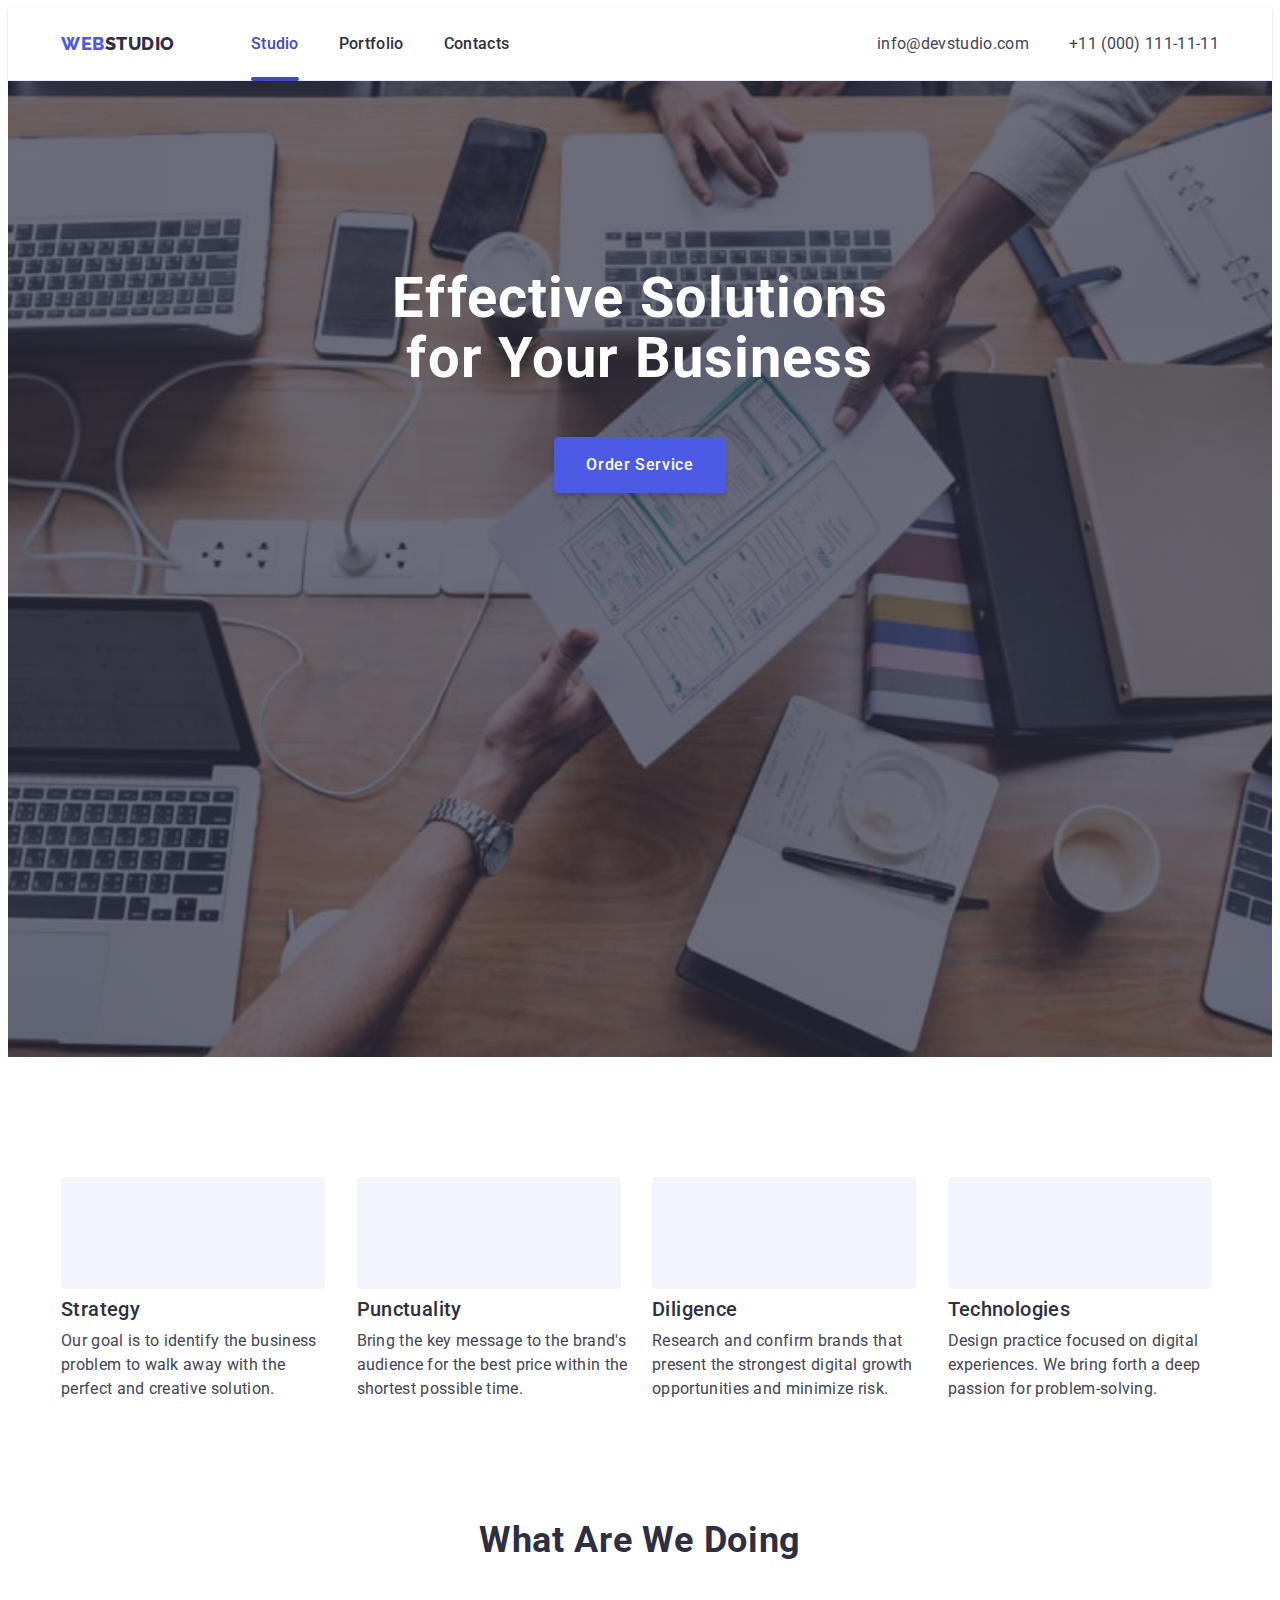
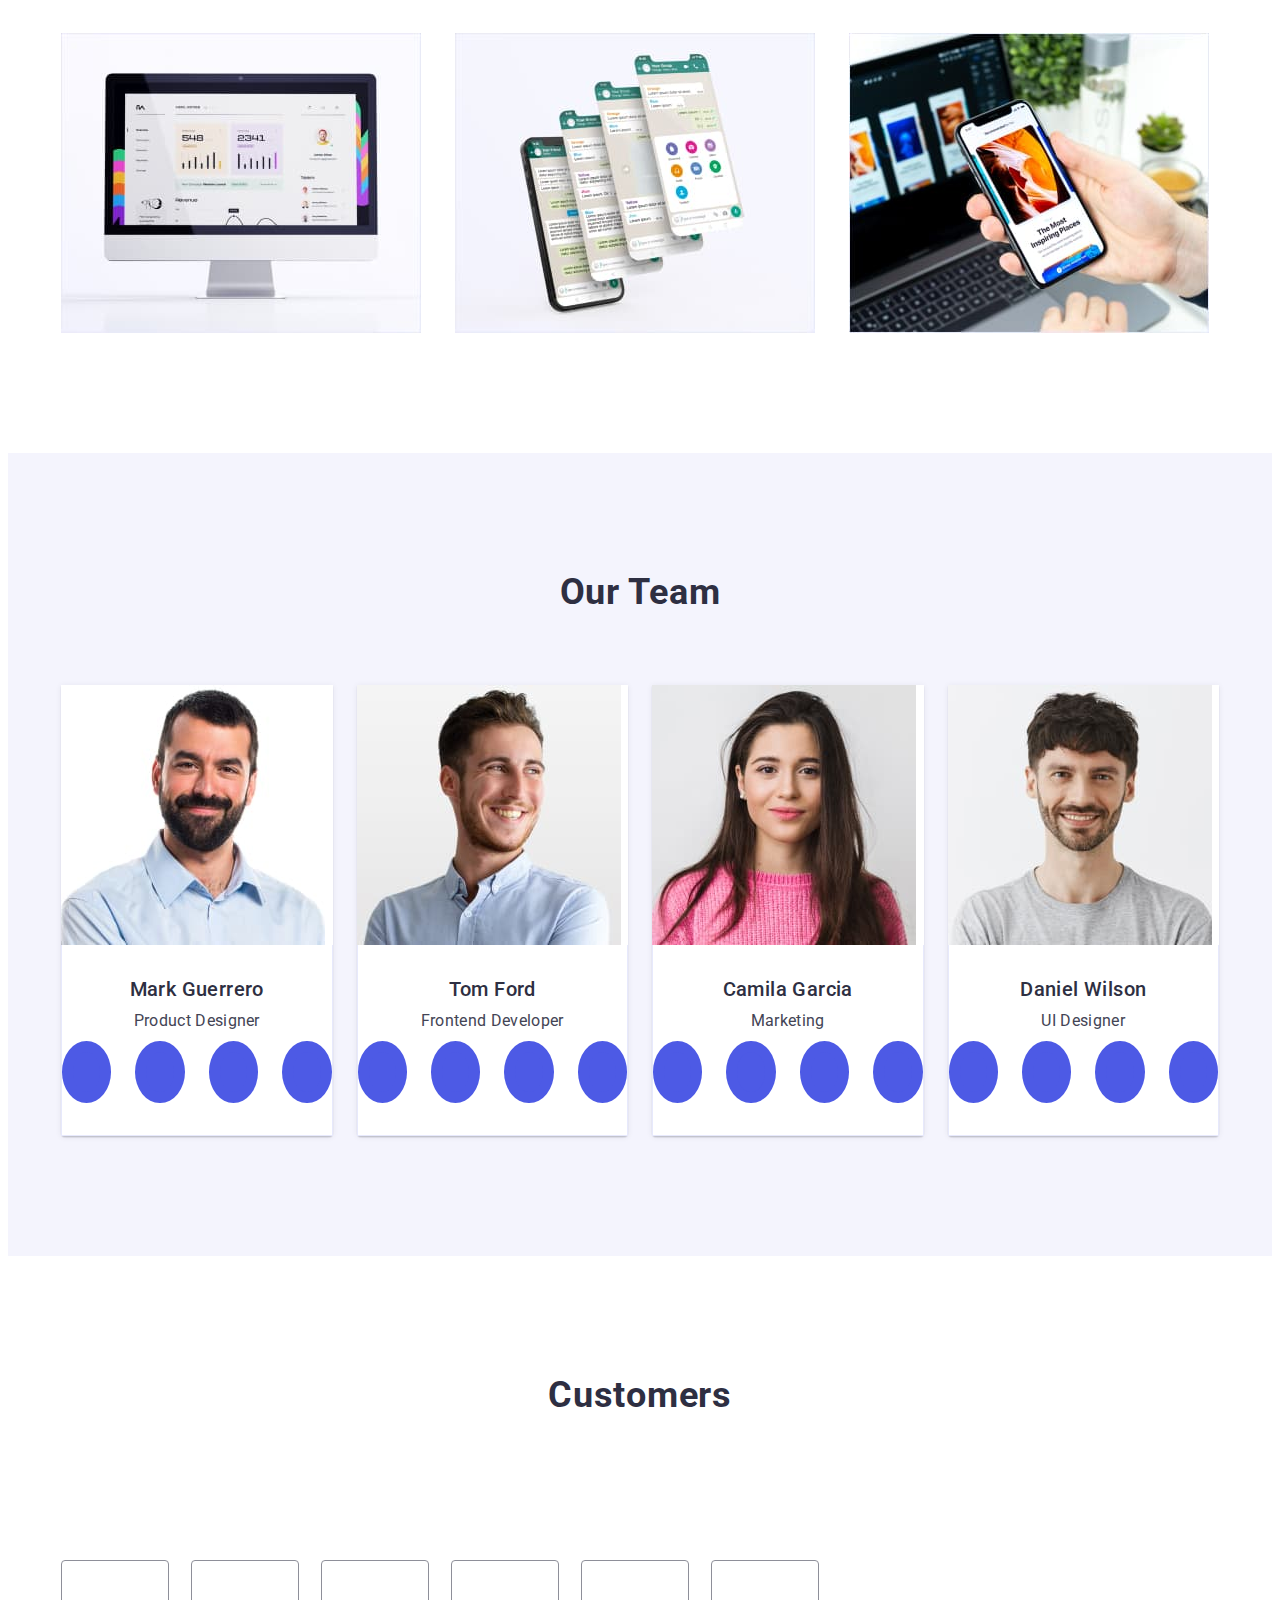
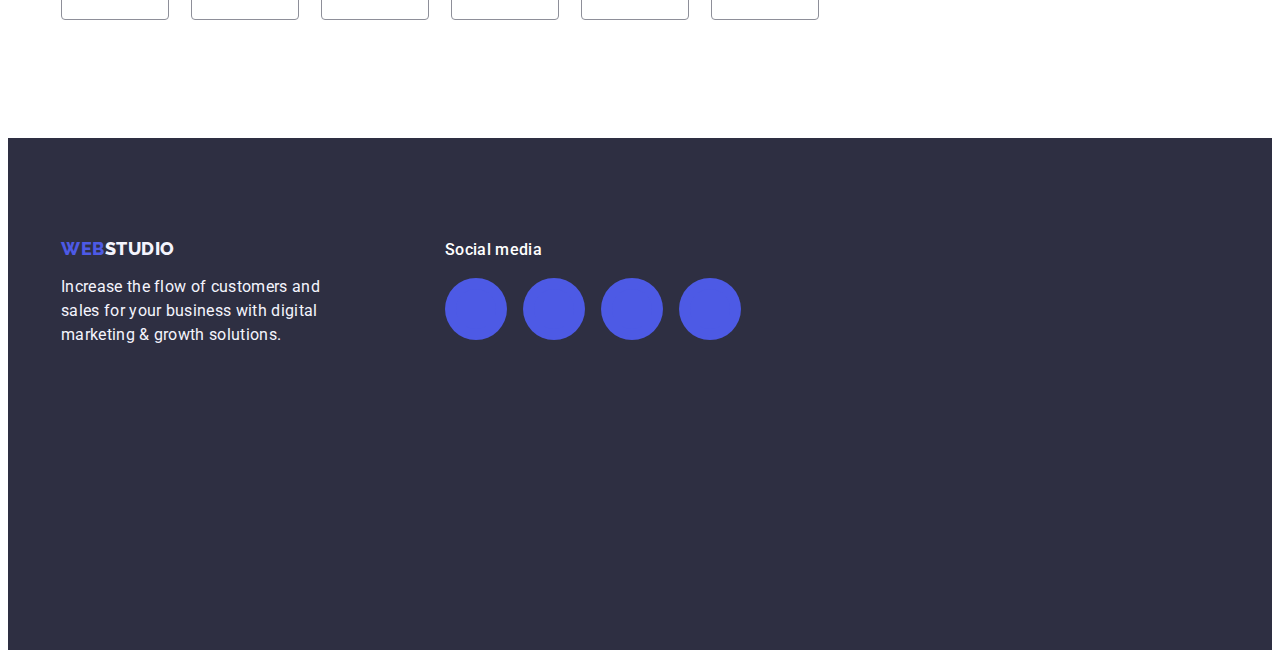
==== commit 13f11c82: "hidden" ====
--- a/index.html
+++ b/index.html
@@ -252,7 +252,7 @@
     <div class="backdrop is-hidden" data-modal>
         <div class="modal">
             <button type="button" class="modal-btn" data-modal-close>
-                <a href="#" class="team-icon-link"><svg class="modal-icon" width="8" height="8"><use href="./images/close.svg"></use></svg></a>
+                <svg class="modal-icon" width="8" height="8"><use href="./images/close.svg"></use></svg>
             </button>
         </div>
     </div>
--- a/css/styles.css
+++ b/css/styles.css
@@ -117,6 +117,7 @@
 
 .emphasis {
     color: var(--ocean, #404BBF);
+    transition: color 250ms cubic-bezier(0.4, 0, 0.2, 1);
 }
 
 .emphasis::after {
@@ -129,7 +130,6 @@
     border-radius: 2px;
     background: var(--ocean, #404BBF);
     bottom: -1px;
-    transition: color 250ms cubic-bezier(0.4, 0, 0.2, 1);
 }
 
 .header-address{
@@ -670,7 +670,7 @@
     transition: opacity 250ms cubic-bezier(0.4, 0, 0.2, 1), visibility 250ms cubic-bezier(0.4, 0, 0.2, 1); 
 }
 
-.visually-hidden {
+.is-hidden {
     position: absolute;
     width: 1px;
     height: 1px;
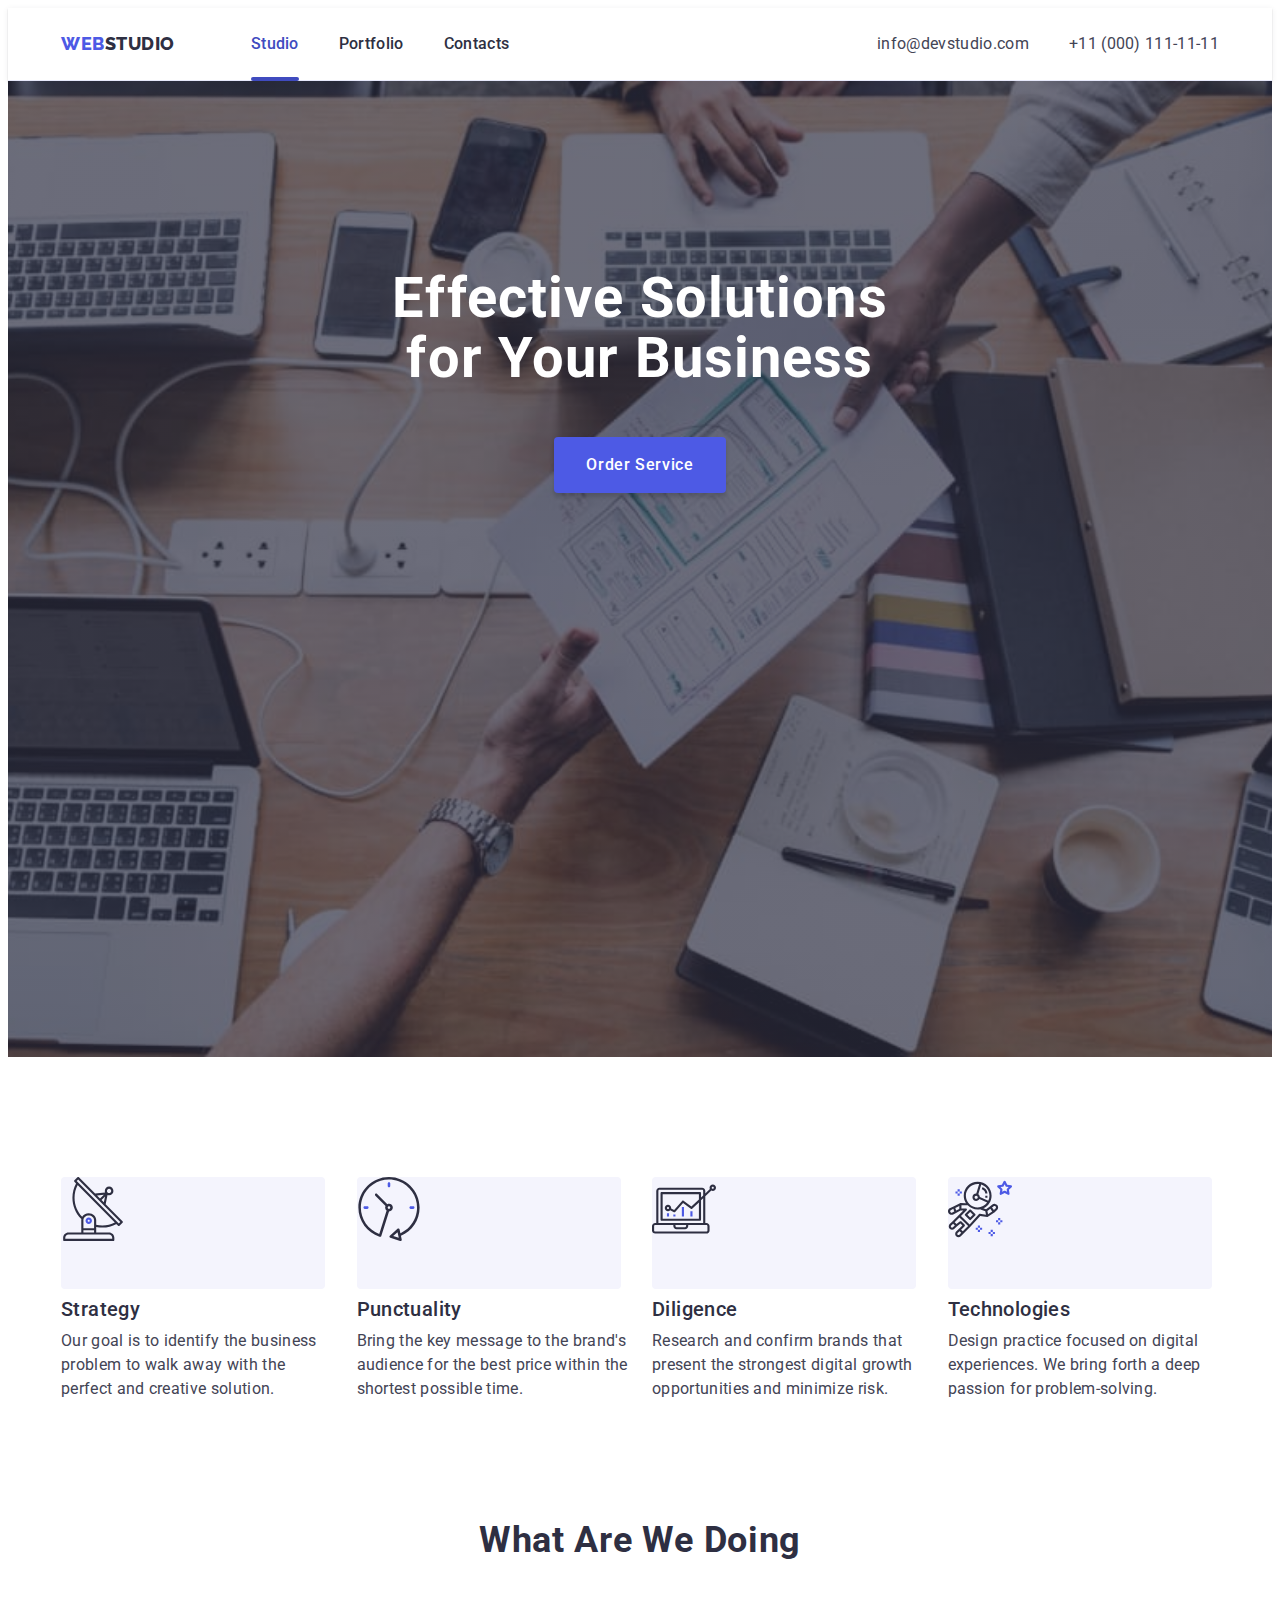
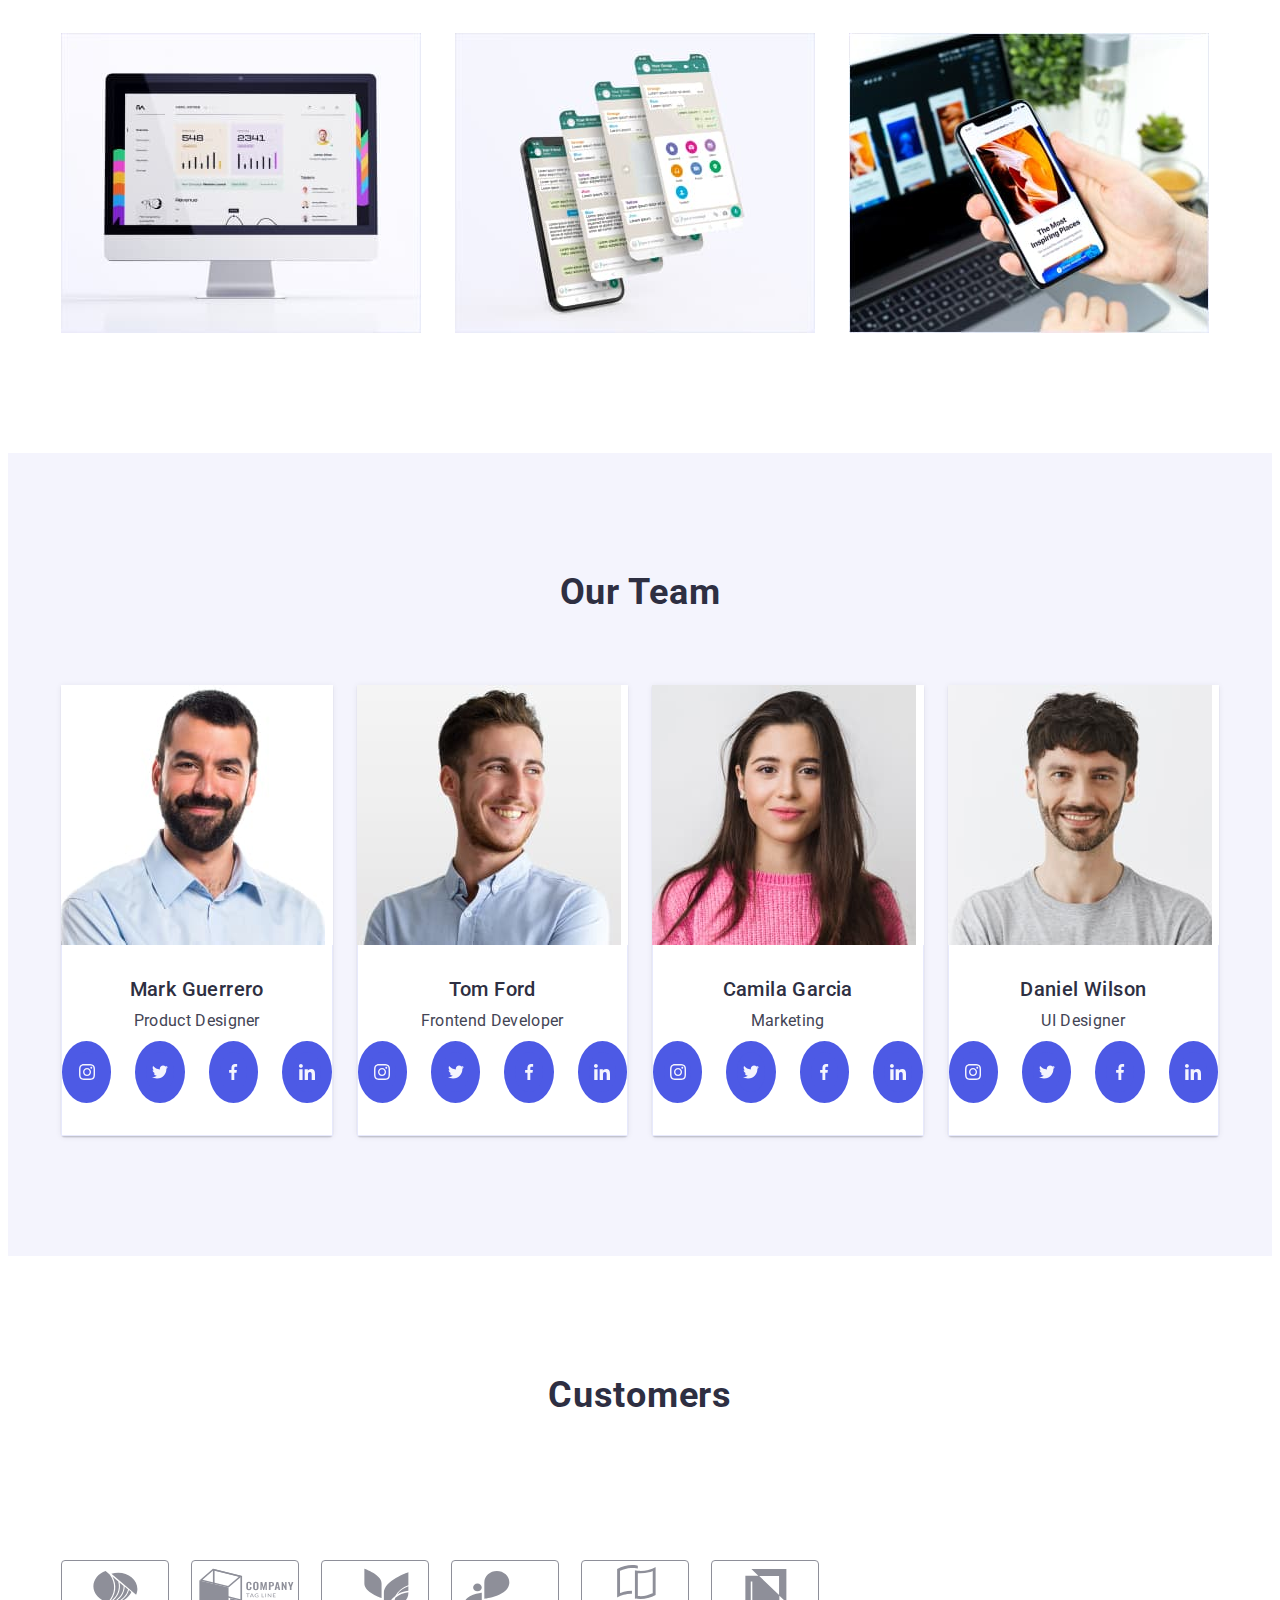
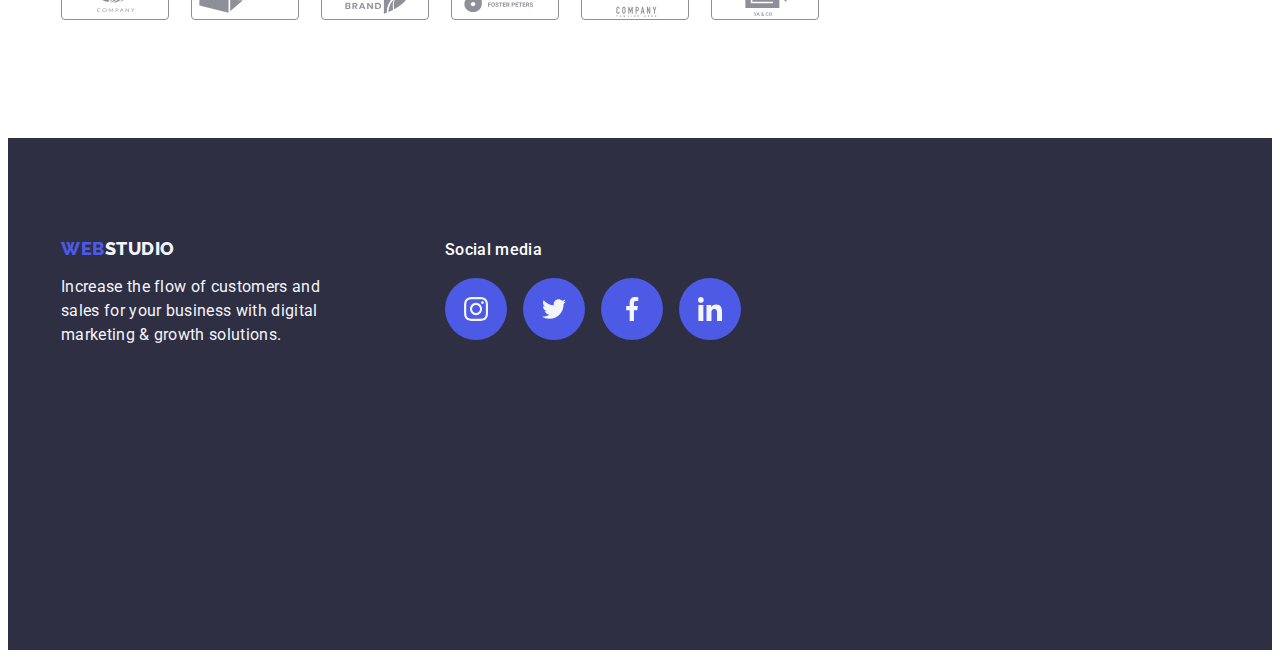
==== commit d81dfb99: "svg-fill" ====
--- a/index.html
+++ b/index.html
@@ -54,7 +54,7 @@
                 <ul class="main-advantages-list list">
                     <li class="main-advantages-item">
                         <div class="main-advantages-icon">
-                            <svg width="64" height="64"><use href="./images/satellite-dish.svg"></use></svg>
+                            <svg width="64" height="64"><use xlink:href="./images/icons.svg#icon-satellite-dish"></use></svg>
                         </div>
                         <h3 class="main-advantages-title">Strategy</h3>
                         <p class="mains-advantages-text">Our goal is to identify the business
@@ -62,21 +62,21 @@
                     </li>
                     <li class="main-advantages-item">
                         <div class="main-advantages-icon">
-                            <svg width="64" height="64"><use href="./images/clock.svg"></use></svg>
+                            <svg width="64" height="64"><use xlink:href="./images/icons.svg#icon-clock"></use></svg>
                         </div>
                         <h3 class="main-advantages-title">Punctuality</h3>
                         <p class="mains-advantages-text">Bring the key message to the brand's audience for the best price within the shortest possible time.</p>
                     </li>
                     <li class="main-advantages-item">
                         <div class="main-advantages-icon">
-                            <svg width="64" height="64"><use href="./images/diagram.svg"></use></svg>
+                            <svg width="64" height="64"><use xlink:href="./images/icons.svg#icon-diagram"></use></svg>
                         </div>
                         <h3 class="main-advantages-title">Diligence</h3>
                         <p class="mains-advantages-text">Research and confirm brands that present the strongest digital growth opportunities and minimize risk.</p>
                     </li>
                     <li class="main-advantages-item">
                         <div class="main-advantages-icon">
-                            <svg width="64" height="64"><use href="./images/astronaut.svg"></use></svg>
+                            <svg width="64" height="64"><use xlink:href="./images/icons.svg#icon-astronaut"></use></svg>
                         </div>
                         <h3 class="main-advantages-title">Technologies</h3>
                         <p class="mains-advantages-text">Design practice focused on digital experiences. We bring forth a deep passion for problem-solving.</p>
@@ -113,16 +113,16 @@
                             <p class="main-team-text">Product Designer</p>
                             <ul class="team-list-icon list">
                                 <li class="team-icon">
-                                    <a href="#" class="team-icon-link"><svg class="social-networks" width="16" height="16"><use href="./images/instagram.svg"></use></svg></a>
-                                </li>
-                                <li class="team-icon">
-                                    <a href="#" class="team-icon-link"><svg class="social-networks" width="16" height="16"><use href="./images/twitter.svg"></use></svg></a>
-                                </li>
-                                <li class="team-icon">
-                                    <a href="#" class="team-icon-link"><svg class="social-networks" width="16" height="16"><use href="./images/facebook.svg"></use></svg></a>
-                                </li>
-                                <li class="team-icon">
-                                    <a href="#" class="team-icon-link"><svg class="social-networks" width="16" height="16"><use href="./images/linkedin.svg"></use></svg></a>
+                                    <a href="#" class="team-icon-link"><svg class="social-networks" width="16" height="16"><use xlink:href="./images/icons.svg#icon-instagram"></use></svg></a>
+                                </li>
+                                <li class="team-icon">
+                                    <a href="#" class="team-icon-link"><svg class="social-networks" width="16" height="16"><use xlink:href="./images/icons.svg#icon-twitter"></use></svg></a>
+                                </li>
+                                <li class="team-icon">
+                                    <a href="#" class="team-icon-link"><svg class="social-networks" width="16" height="16"><use xlink:href="./images/icons.svg#icon-facebook"></use></svg></a>
+                                </li>
+                                <li class="team-icon">
+                                    <a href="#" class="team-icon-link"><svg class="social-networks" width="16" height="16"><use xlink:href="./images/icons.svg#icon-linkedin"></use></svg></a>
                                 </li>
                             </ul>
                         </div>
@@ -134,16 +134,16 @@
                             <p class="main-team-text">Frontend Developer</p>
                             <ul class="team-list-icon list">
                                 <li class="team-icon">
-                                    <a href="#" class="team-icon-link"><svg class="social-networks" width="16" height="16"><use href="./images/instagram.svg"></use></svg></a>
-                                </li>
-                                <li class="team-icon">
-                                    <a href="#" class="team-icon-link"><svg class="social-networks" width="16" height="16"><use href="./images/twitter.svg"></use></svg></a>
-                                </li>
-                                <li class="team-icon">
-                                    <a href="#" class="team-icon-link"><svg class="social-networks" width="16" height="16"><use href="./images/facebook.svg"></use></svg></a>
-                                </li>
-                                <li class="team-icon">
-                                    <a href="#" class="team-icon-link"><svg class="social-networks" width="16" height="16"><use href="./images/linkedin.svg"></use></svg></a>
+                                    <a href="#" class="team-icon-link"><svg class="social-networks" width="16" height="16"><use xlink:href="./images/icons.svg#icon-instagram"></use></svg></a>
+                                </li>
+                                <li class="team-icon">
+                                    <a href="#" class="team-icon-link"><svg class="social-networks" width="16" height="16"><use xlink:href="./images/icons.svg#icon-twitter"></use></svg></a>
+                                </li>
+                                <li class="team-icon">
+                                    <a href="#" class="team-icon-link"><svg class="social-networks" width="16" height="16"><use xlink:href="./images/icons.svg#icon-facebook"></use></svg></a>
+                                </li>
+                                <li class="team-icon">
+                                    <a href="#" class="team-icon-link"><svg class="social-networks" width="16" height="16"><use xlink:href="./images/icons.svg#icon-linkedin"></use></svg></a>
                                 </li>
                             </ul>
                         </div>
@@ -155,16 +155,16 @@
                             <p class="main-team-text">Marketing</p>
                             <ul class="team-list-icon list">
                                 <li class="team-icon">
-                                    <a href="#" class="team-icon-link"><svg class="social-networks" width="16" height="16"><use href="./images/instagram.svg"></use></svg></a>
-                                </li>
-                                <li class="team-icon">
-                                    <a href="#" class="team-icon-link"><svg class="social-networks" width="16" height="16"><use href="./images/twitter.svg"></use></svg></a>
-                                </li>
-                                <li class="team-icon">
-                                    <a href="#" class="team-icon-link"><svg class="social-networks" width="16" height="16"><use href="./images/facebook.svg"></use></svg></a>
-                                </li>
-                                <li class="team-icon">
-                                    <a href="#" class="team-icon-link"><svg class="social-networks" width="16" height="16"><use href="./images/linkedin.svg"></use></svg></a>
+                                    <a href="#" class="team-icon-link"><svg class="social-networks" width="16" height="16"><use xlink:href="./images/icons.svg#icon-instagram"></use></svg></a>
+                                </li>
+                                <li class="team-icon">
+                                    <a href="#" class="team-icon-link"><svg class="social-networks" width="16" height="16"><use xlink:href="./images/icons.svg#icon-twitter"></use></svg></a>
+                                </li>
+                                <li class="team-icon">
+                                    <a href="#" class="team-icon-link"><svg class="social-networks" width="16" height="16"><use xlink:href="./images/icons.svg#icon-facebook"></use></svg></a>
+                                </li>
+                                <li class="team-icon">
+                                    <a href="#" class="team-icon-link"><svg class="social-networks" width="16" height="16"><use xlink:href="./images/icons.svg#icon-linkedin"></use></svg></a>
                                 </li>
                             </ul>
                         </div>
@@ -176,16 +176,16 @@
                             <p class="main-team-text">UI Designer</p>
                             <ul class="team-list-icon list">
                                 <li class="team-icon">
-                                    <a href="#" class="team-icon-link"><svg class="social-networks" width="16" height="16"><use href="./images/instagram.svg"></use></svg></a>
-                                </li>
-                                <li class="team-icon">
-                                    <a href="#" class="team-icon-link"><svg class="social-networks" width="16" height="16"><use href="./images/twitter.svg"></use></svg></a>
-                                </li>
-                                <li class="team-icon">
-                                    <a href="#" class="team-icon-link"><svg class="social-networks" width="16" height="16"><use href="./images/facebook.svg"></use></svg></a>
-                                </li>
-                                <li class="team-icon">
-                                    <a href="#" class="team-icon-link"><svg class="social-networks" width="16" height="16"><use href="./images/linkedin.svg"></use></svg></a>
+                                    <a href="#" class="team-icon-link"><svg class="social-networks" width="16" height="16"><use xlink:href="./images/icons.svg#icon-instagram"></use></svg></a>
+                                </li>
+                                <li class="team-icon">
+                                    <a href="#" class="team-icon-link"><svg class="social-networks" width="16" height="16"><use xlink:href="./images/icons.svg#icon-twitter"></use></svg></a>
+                                </li>
+                                <li class="team-icon">
+                                    <a href="#" class="team-icon-link"><svg class="social-networks" width="16" height="16"><use xlink:href="./images/icons.svg#icon-facebook"></use></svg></a>
+                                </li>
+                                <li class="team-icon">
+                                    <a href="#" class="team-icon-link"><svg class="social-networks" width="16" height="16"><use xlink:href="./images/icons.svg#icon-linkedin"></use></svg></a>
                                 </li>
                             </ul>
                         </div>
@@ -199,22 +199,22 @@
                 <h2 class="main-customers main-team-title">Customers</h2>
                 <ul class="main-customers-list list">
                     <li class="main-customers-item">
-                        <a href="#" class="main-customers-link"><svg class="social-networks" width="104" height="56"><use href="./images/client-1.svg"></use></svg></a>
-                    </li>
-                    <li class="main-customers-item">
-                        <a href="#" class="main-customers-link"><svg class="social-networks" width="104" height="56"><use href="./images/client-2.svg"></use></svg></a>
-                    </li>
-                    <li class="main-customers-item">
-                        <a href="#" class="main-customers-link"><svg class="social-networks" width="104" height="56"><use href="./images/client-3.svg"></use></svg></a>
-                    </li>
-                    <li class="main-customers-item">
-                        <a href="#" class="main-customers-link"><svg class="social-networks" width="104" height="56"><use href="./images/client-4.svg"></use></svg></a>
-                    </li>
-                    <li class="main-customers-item">
-                        <a href="#" class="main-customers-link"><svg class="social-networks" width="104" height="56"><use href="./images/client-5.svg"></use></svg></a>
-                    </li>
-                    <li class="main-customers-item">
-                        <a href="#" class="main-customers-link"><svg class="social-networks" width="104" height="56"><use href="./images/client-6.svg"></use></svg></a>
+                        <a href="#" class="main-customers-link"><svg class="social-networks" width="104" height="56"><use xlink:href="./images/icons.svg#icon-client-1"></use></svg></a>
+                    </li>
+                    <li class="main-customers-item">
+                        <a href="#" class="main-customers-link"><svg class="social-networks" width="104" height="56"><use xlink:href="./images/icons.svg#icon-client-2"></use></svg></a>
+                    </li>
+                    <li class="main-customers-item">
+                        <a href="#" class="main-customers-link"><svg class="social-networks" width="104" height="56"><use xlink:href="./images/icons.svg#icon-client-3"></use></svg></a>
+                    </li>
+                    <li class="main-customers-item">
+                        <a href="#" class="main-customers-link"><svg class="social-networks" width="104" height="56"><use xlink:href="./images/icons.svg#icon-client-4"></use></svg></a>
+                    </li>
+                    <li class="main-customers-item">
+                        <a href="#" class="main-customers-link"><svg class="social-networks" width="104" height="56"><use xlink:href="./images/icons.svg#icon-client-5"></use></svg></a>
+                    </li>
+                    <li class="main-customers-item">
+                        <a href="#" class="main-customers-link"><svg class="social-networks" width="104" height="56"><use xlink:href="./images/icons.svg#icon-client-6"></use></svg></a>
                     </li>
                 </ul>
             </div>
@@ -232,16 +232,16 @@
                 <p class="footer-title">Social media</p>
                 <ul class="footer-list-icon list">
                     <li class="team-icon">
-                        <a href="#" class="team-icon-link"><svg class="social-networks" width="24" height="24"><use href="./images/instagram.svg"></use></svg></a>
-                    </li>
-                    <li class="team-icon">
-                        <a href="#" class="team-icon-link"><svg class="social-networks" width="24" height="24"><use href="./images/twitter.svg"></use></svg></a>
-                    </li>
-                    <li class="team-icon">
-                        <a href="#" class="team-icon-link"><svg class="social-networks" width="24" height="24"><use href="./images/facebook.svg"></use></svg></a>
-                    </li>
-                    <li class="team-icon">
-                        <a href="#" class="team-icon-link"><svg class="social-networks" width="24" height="24"><use href="./images/linkedin.svg"></use></svg></a>
+                        <a href="#" class="team-icon-link"><svg class="social-networks" width="24" height="24"><use xlink:href="./images/icons.svg#icon-instagram"></use></svg></a>
+                    </li>
+                    <li class="team-icon">
+                        <a href="#" class="team-icon-link"><svg class="social-networks" width="24" height="24"><use xlink:href="./images/icons.svg#icon-twitter"></use></svg></a>
+                    </li>
+                    <li class="team-icon">
+                        <a href="#" class="team-icon-link"><svg class="social-networks" width="24" height="24"><use xlink:href="./images/icons.svg#icon-facebook"></use></svg></a>
+                    </li>
+                    <li class="team-icon">
+                        <a href="#" class="team-icon-link"><svg class="social-networks" width="24" height="24"><use xlink:href="./images/icons.svg#icon-linkedin"></use></svg></a>
                     </li>
                 </ul>
 
--- a/css/styles.css
+++ b/css/styles.css
@@ -416,6 +416,10 @@
 }
 
 .social-networks {
+    fill: var(--lightslate, #8E8F99);
+}
+
+.social-networks:hover, .social-networks:focus {
     fill: var(--cloud, #F4F4FD);
 }
 
@@ -457,7 +461,6 @@
     display: flex;
     align-items: center;
     justify-content: center;
-    color: var(--lightslate, #8E8F99);
 }
 
 .main-customers-link:hover, .main-customers-link:focus {
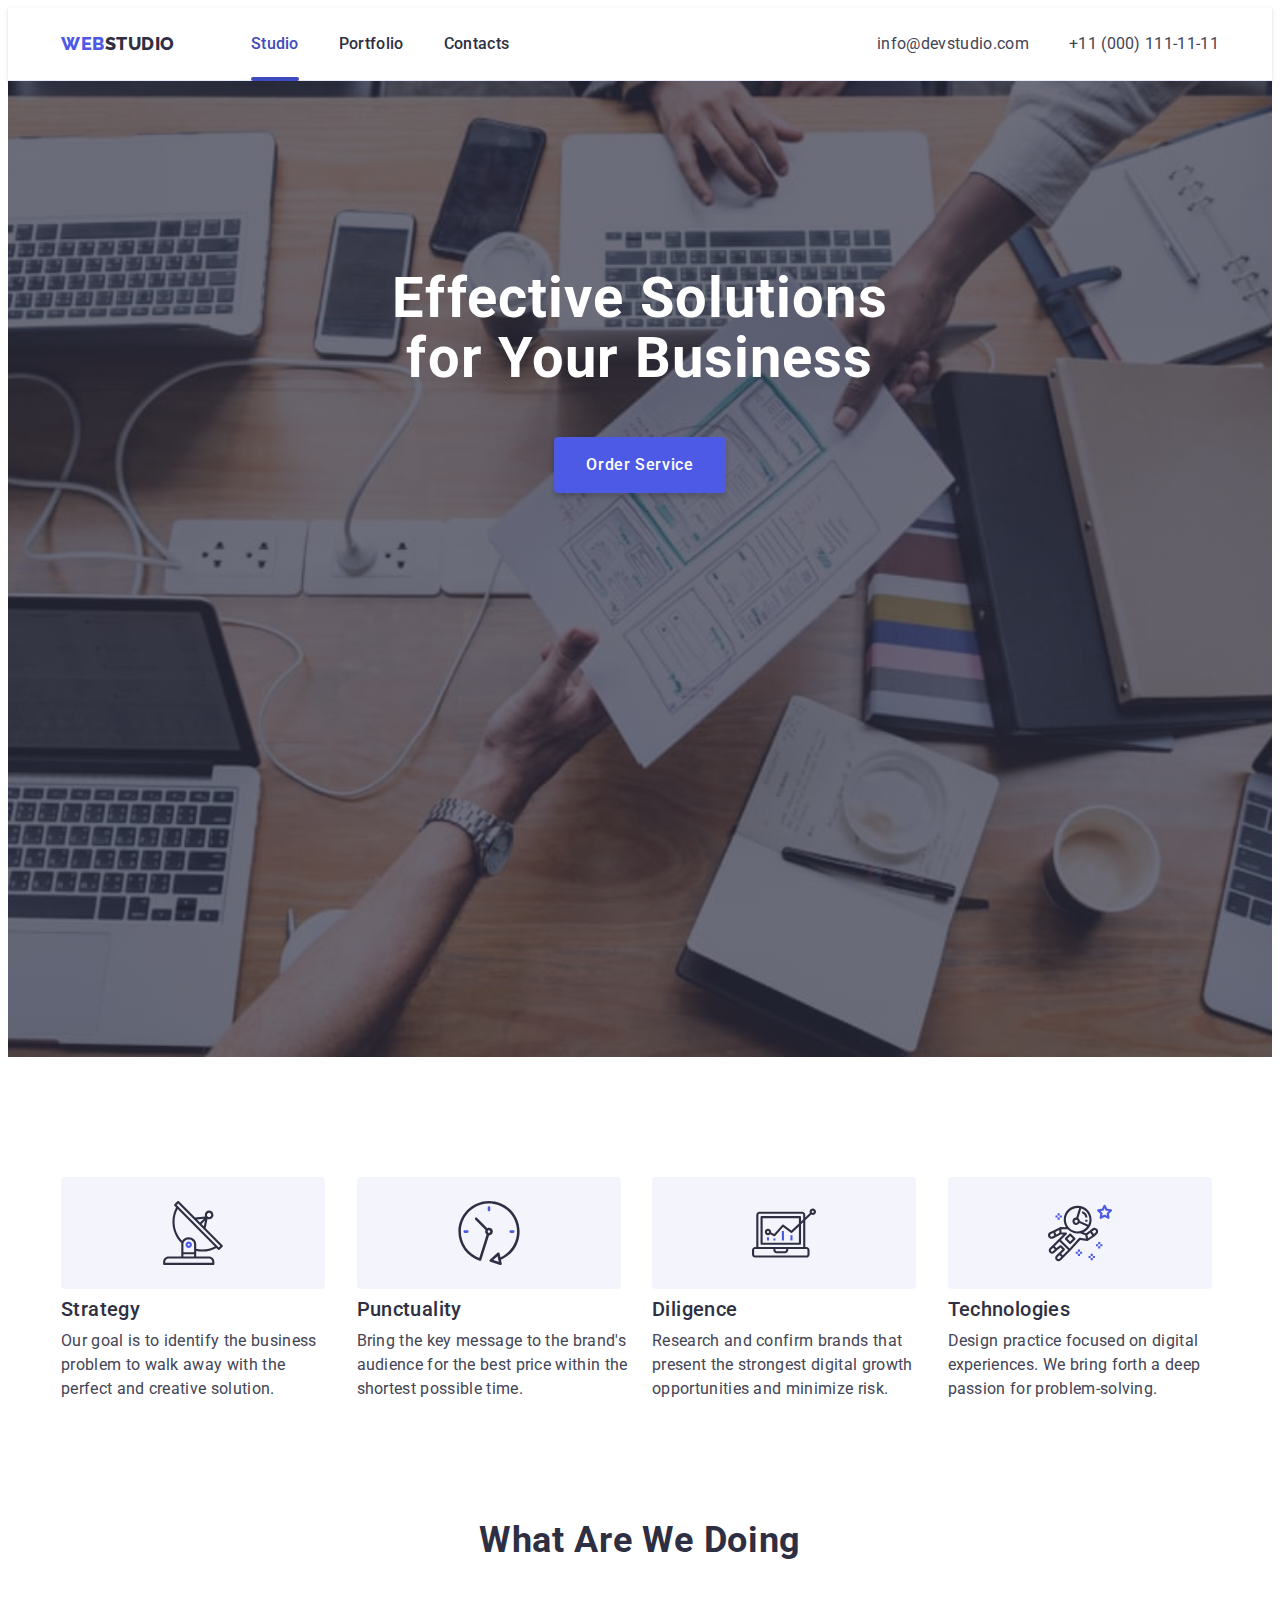
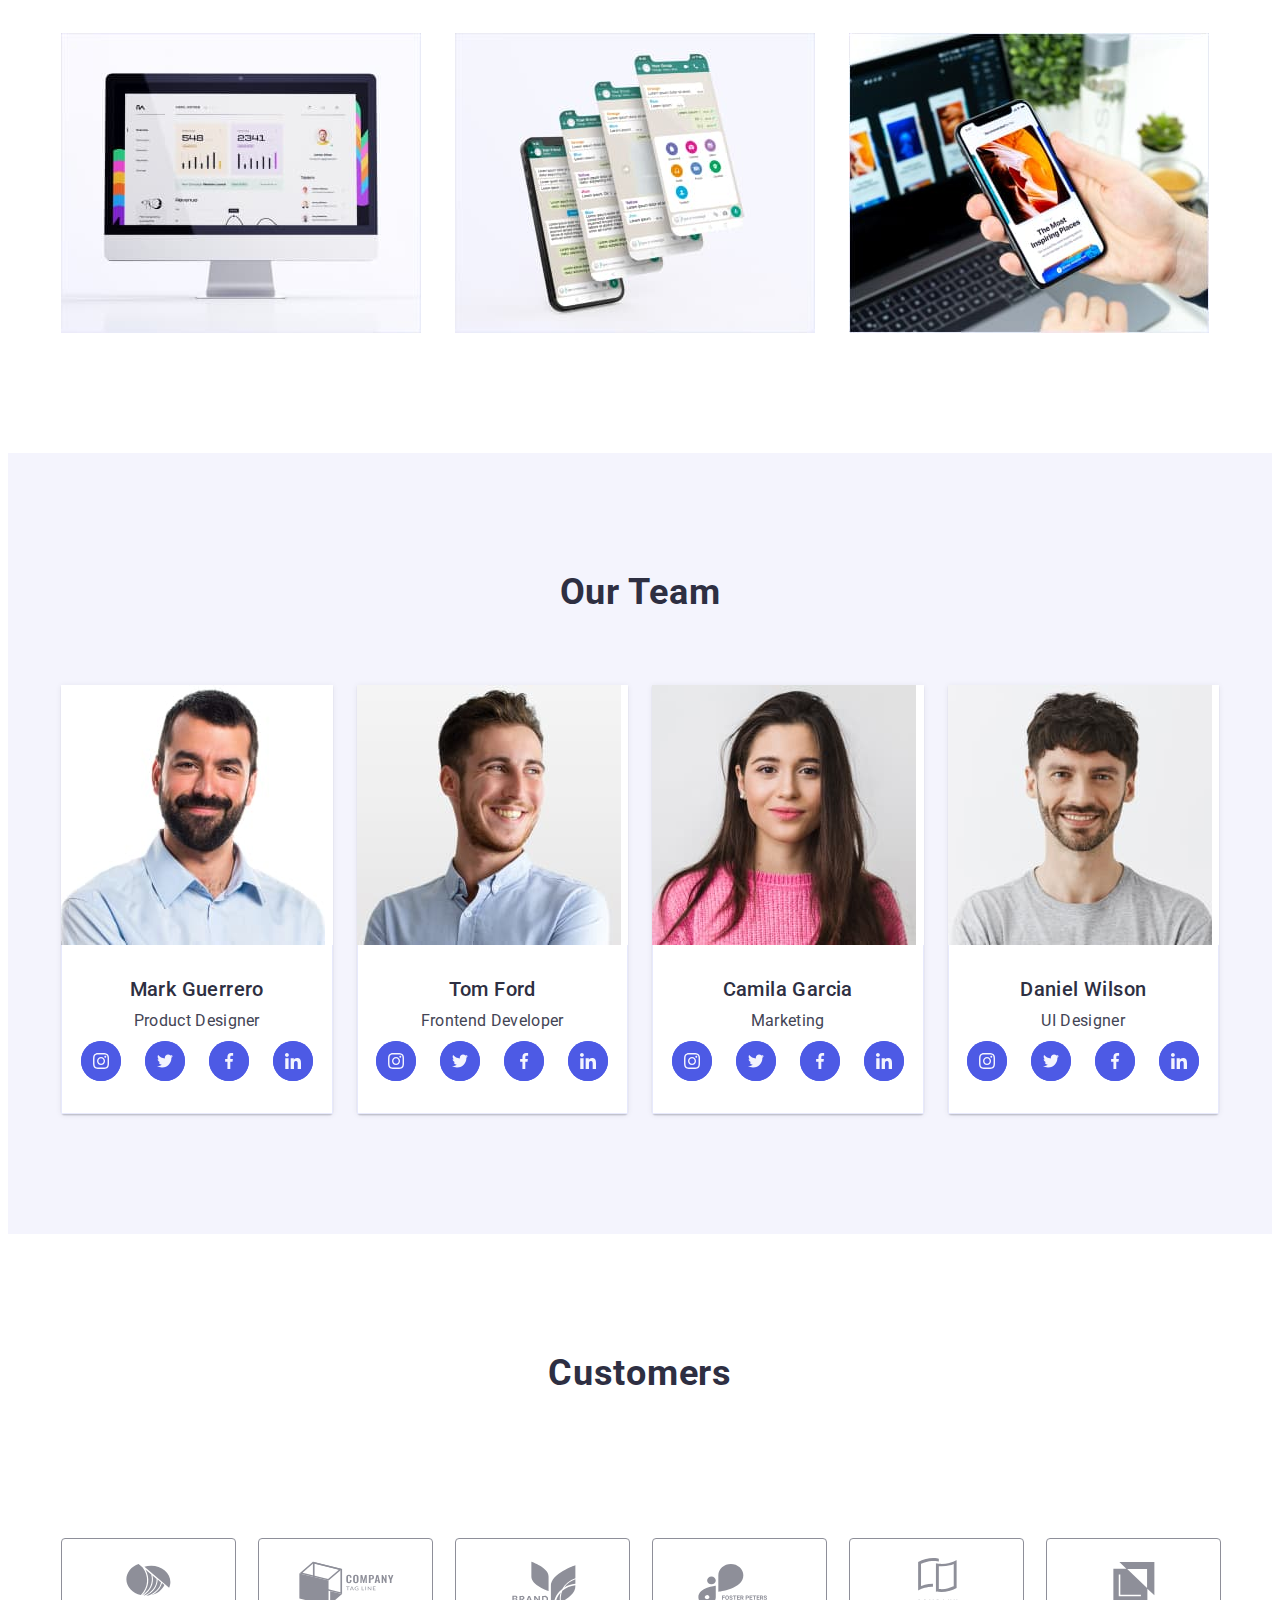
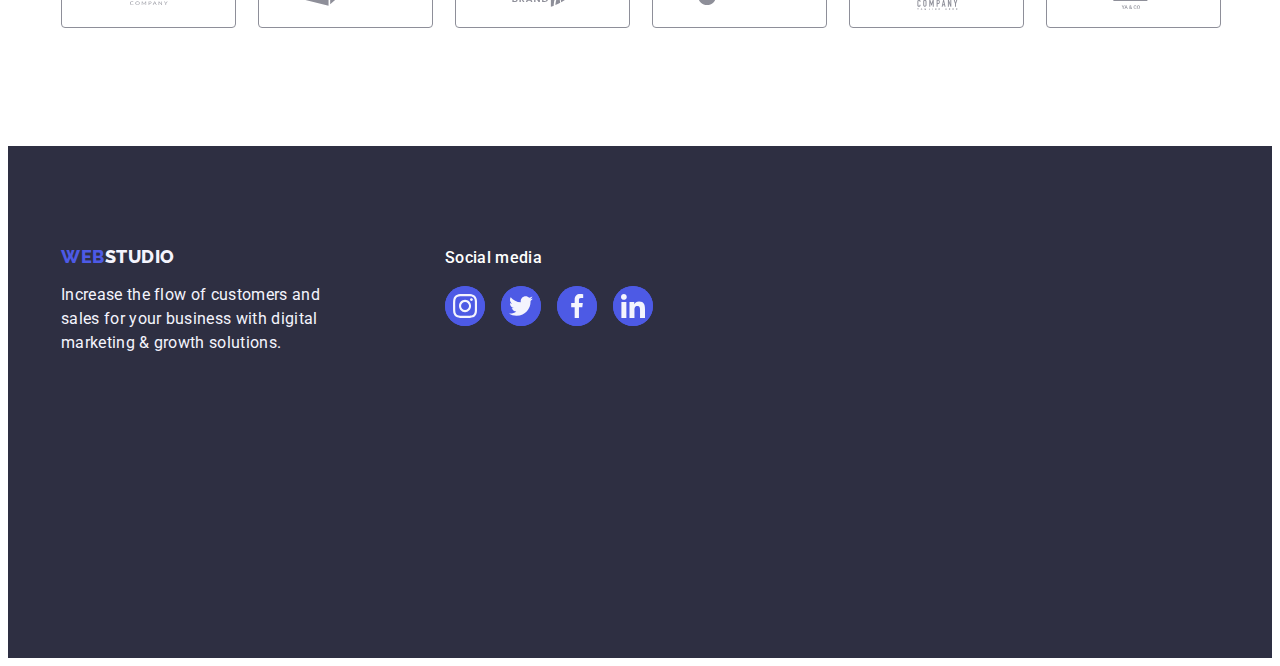
==== commit b23ca0fb: "goit-markup-hw-04-02" ====
--- a/index.html
+++ b/index.html
@@ -54,7 +54,7 @@
                 <ul class="main-advantages-list list">
                     <li class="main-advantages-item">
                         <div class="main-advantages-icon">
-                            <svg width="64" height="64"><use xlink:href="./images/icons.svg#icon-satellite-dish"></use></svg>
+                            <svg width="64" height="64"><use href="./images/icons.svg#icon-satellite-dish"></use></svg>
                         </div>
                         <h3 class="main-advantages-title">Strategy</h3>
                         <p class="mains-advantages-text">Our goal is to identify the business
@@ -62,21 +62,21 @@
                     </li>
                     <li class="main-advantages-item">
                         <div class="main-advantages-icon">
-                            <svg width="64" height="64"><use xlink:href="./images/icons.svg#icon-clock"></use></svg>
+                            <svg width="64" height="64"><use href="./images/icons.svg#icon-clock"></use></svg>
                         </div>
                         <h3 class="main-advantages-title">Punctuality</h3>
                         <p class="mains-advantages-text">Bring the key message to the brand's audience for the best price within the shortest possible time.</p>
                     </li>
                     <li class="main-advantages-item">
                         <div class="main-advantages-icon">
-                            <svg width="64" height="64"><use xlink:href="./images/icons.svg#icon-diagram"></use></svg>
+                            <svg width="64" height="64"><use href="./images/icons.svg#icon-diagram"></use></svg>
                         </div>
                         <h3 class="main-advantages-title">Diligence</h3>
                         <p class="mains-advantages-text">Research and confirm brands that present the strongest digital growth opportunities and minimize risk.</p>
                     </li>
                     <li class="main-advantages-item">
                         <div class="main-advantages-icon">
-                            <svg width="64" height="64"><use xlink:href="./images/icons.svg#icon-astronaut"></use></svg>
+                            <svg width="64" height="64"><use href="./images/icons.svg#icon-astronaut"></use></svg>
                         </div>
                         <h3 class="main-advantages-title">Technologies</h3>
                         <p class="mains-advantages-text">Design practice focused on digital experiences. We bring forth a deep passion for problem-solving.</p>
@@ -113,16 +113,16 @@
                             <p class="main-team-text">Product Designer</p>
                             <ul class="team-list-icon list">
                                 <li class="team-icon">
-                                    <a href="#" class="team-icon-link"><svg class="social-networks" width="16" height="16"><use xlink:href="./images/icons.svg#icon-instagram"></use></svg></a>
-                                </li>
-                                <li class="team-icon">
-                                    <a href="#" class="team-icon-link"><svg class="social-networks" width="16" height="16"><use xlink:href="./images/icons.svg#icon-twitter"></use></svg></a>
-                                </li>
-                                <li class="team-icon">
-                                    <a href="#" class="team-icon-link"><svg class="social-networks" width="16" height="16"><use xlink:href="./images/icons.svg#icon-facebook"></use></svg></a>
-                                </li>
-                                <li class="team-icon">
-                                    <a href="#" class="team-icon-link"><svg class="social-networks" width="16" height="16"><use xlink:href="./images/icons.svg#icon-linkedin"></use></svg></a>
+                                    <a href="#" class="team-icon-link"><svg class="social-networks" width="16" height="16"><use href="./images/icons.svg#icon-instagram"></use></svg></a>
+                                </li>
+                                <li class="team-icon">
+                                    <a href="#" class="team-icon-link"><svg class="social-networks" width="16" height="16"><use href="./images/icons.svg#icon-twitter"></use></svg></a>
+                                </li>
+                                <li class="team-icon">
+                                    <a href="#" class="team-icon-link"><svg class="social-networks" width="16" height="16"><use href="./images/icons.svg#icon-facebook"></use></svg></a>
+                                </li>
+                                <li class="team-icon">
+                                    <a href="#" class="team-icon-link"><svg class="social-networks" width="16" height="16"><use href="./images/icons.svg#icon-linkedin"></use></svg></a>
                                 </li>
                             </ul>
                         </div>
@@ -134,16 +134,16 @@
                             <p class="main-team-text">Frontend Developer</p>
                             <ul class="team-list-icon list">
                                 <li class="team-icon">
-                                    <a href="#" class="team-icon-link"><svg class="social-networks" width="16" height="16"><use xlink:href="./images/icons.svg#icon-instagram"></use></svg></a>
-                                </li>
-                                <li class="team-icon">
-                                    <a href="#" class="team-icon-link"><svg class="social-networks" width="16" height="16"><use xlink:href="./images/icons.svg#icon-twitter"></use></svg></a>
-                                </li>
-                                <li class="team-icon">
-                                    <a href="#" class="team-icon-link"><svg class="social-networks" width="16" height="16"><use xlink:href="./images/icons.svg#icon-facebook"></use></svg></a>
-                                </li>
-                                <li class="team-icon">
-                                    <a href="#" class="team-icon-link"><svg class="social-networks" width="16" height="16"><use xlink:href="./images/icons.svg#icon-linkedin"></use></svg></a>
+                                    <a href="#" class="team-icon-link"><svg class="social-networks" width="16" height="16"><use href="./images/icons.svg#icon-instagram"></use></svg></a>
+                                </li>
+                                <li class="team-icon">
+                                    <a href="#" class="team-icon-link"><svg class="social-networks" width="16" height="16"><use href="./images/icons.svg#icon-twitter"></use></svg></a>
+                                </li>
+                                <li class="team-icon">
+                                    <a href="#" class="team-icon-link"><svg class="social-networks" width="16" height="16"><use href="./images/icons.svg#icon-facebook"></use></svg></a>
+                                </li>
+                                <li class="team-icon">
+                                    <a href="#" class="team-icon-link"><svg class="social-networks" width="16" height="16"><use href="./images/icons.svg#icon-linkedin"></use></svg></a>
                                 </li>
                             </ul>
                         </div>
@@ -155,16 +155,16 @@
                             <p class="main-team-text">Marketing</p>
                             <ul class="team-list-icon list">
                                 <li class="team-icon">
-                                    <a href="#" class="team-icon-link"><svg class="social-networks" width="16" height="16"><use xlink:href="./images/icons.svg#icon-instagram"></use></svg></a>
-                                </li>
-                                <li class="team-icon">
-                                    <a href="#" class="team-icon-link"><svg class="social-networks" width="16" height="16"><use xlink:href="./images/icons.svg#icon-twitter"></use></svg></a>
-                                </li>
-                                <li class="team-icon">
-                                    <a href="#" class="team-icon-link"><svg class="social-networks" width="16" height="16"><use xlink:href="./images/icons.svg#icon-facebook"></use></svg></a>
-                                </li>
-                                <li class="team-icon">
-                                    <a href="#" class="team-icon-link"><svg class="social-networks" width="16" height="16"><use xlink:href="./images/icons.svg#icon-linkedin"></use></svg></a>
+                                    <a href="#" class="team-icon-link"><svg class="social-networks" width="16" height="16"><use href="./images/icons.svg#icon-instagram"></use></svg></a>
+                                </li>
+                                <li class="team-icon">
+                                    <a href="#" class="team-icon-link"><svg class="social-networks" width="16" height="16"><use href="./images/icons.svg#icon-twitter"></use></svg></a>
+                                </li>
+                                <li class="team-icon">
+                                    <a href="#" class="team-icon-link"><svg class="social-networks" width="16" height="16"><use href="./images/icons.svg#icon-facebook"></use></svg></a>
+                                </li>
+                                <li class="team-icon">
+                                    <a href="#" class="team-icon-link"><svg class="social-networks" width="16" height="16"><use href="./images/icons.svg#icon-linkedin"></use></svg></a>
                                 </li>
                             </ul>
                         </div>
@@ -176,16 +176,16 @@
                             <p class="main-team-text">UI Designer</p>
                             <ul class="team-list-icon list">
                                 <li class="team-icon">
-                                    <a href="#" class="team-icon-link"><svg class="social-networks" width="16" height="16"><use xlink:href="./images/icons.svg#icon-instagram"></use></svg></a>
-                                </li>
-                                <li class="team-icon">
-                                    <a href="#" class="team-icon-link"><svg class="social-networks" width="16" height="16"><use xlink:href="./images/icons.svg#icon-twitter"></use></svg></a>
-                                </li>
-                                <li class="team-icon">
-                                    <a href="#" class="team-icon-link"><svg class="social-networks" width="16" height="16"><use xlink:href="./images/icons.svg#icon-facebook"></use></svg></a>
-                                </li>
-                                <li class="team-icon">
-                                    <a href="#" class="team-icon-link"><svg class="social-networks" width="16" height="16"><use xlink:href="./images/icons.svg#icon-linkedin"></use></svg></a>
+                                    <a href="#" class="team-icon-link"><svg class="social-networks" width="16" height="16"><use href="./images/icons.svg#icon-instagram"></use></svg></a>
+                                </li>
+                                <li class="team-icon">
+                                    <a href="#" class="team-icon-link"><svg class="social-networks" width="16" height="16"><use href="./images/icons.svg#icon-twitter"></use></svg></a>
+                                </li>
+                                <li class="team-icon">
+                                    <a href="#" class="team-icon-link"><svg class="social-networks" width="16" height="16"><use href="./images/icons.svg#icon-facebook"></use></svg></a>
+                                </li>
+                                <li class="team-icon">
+                                    <a href="#" class="team-icon-link"><svg class="social-networks" width="16" height="16"><use href="./images/icons.svg#icon-linkedin"></use></svg></a>
                                 </li>
                             </ul>
                         </div>
@@ -199,22 +199,22 @@
                 <h2 class="main-customers main-team-title">Customers</h2>
                 <ul class="main-customers-list list">
                     <li class="main-customers-item">
-                        <a href="#" class="main-customers-link"><svg class="social-networks" width="104" height="56"><use xlink:href="./images/icons.svg#icon-client-1"></use></svg></a>
-                    </li>
-                    <li class="main-customers-item">
-                        <a href="#" class="main-customers-link"><svg class="social-networks" width="104" height="56"><use xlink:href="./images/icons.svg#icon-client-2"></use></svg></a>
-                    </li>
-                    <li class="main-customers-item">
-                        <a href="#" class="main-customers-link"><svg class="social-networks" width="104" height="56"><use xlink:href="./images/icons.svg#icon-client-3"></use></svg></a>
-                    </li>
-                    <li class="main-customers-item">
-                        <a href="#" class="main-customers-link"><svg class="social-networks" width="104" height="56"><use xlink:href="./images/icons.svg#icon-client-4"></use></svg></a>
-                    </li>
-                    <li class="main-customers-item">
-                        <a href="#" class="main-customers-link"><svg class="social-networks" width="104" height="56"><use xlink:href="./images/icons.svg#icon-client-5"></use></svg></a>
-                    </li>
-                    <li class="main-customers-item">
-                        <a href="#" class="main-customers-link"><svg class="social-networks" width="104" height="56"><use xlink:href="./images/icons.svg#icon-client-6"></use></svg></a>
+                        <a href="#" class="main-customers-link"><svg class="customers-icon" width="104" height="56"><use href="./images/icons.svg#icon-client-1"></use></svg></a>
+                    </li>
+                    <li class="main-customers-item">
+                        <a href="#" class="main-customers-link"><svg class="customers-icon" width="104" height="56"><use href="./images/icons.svg#icon-client-2"></use></svg></a>
+                    </li>
+                    <li class="main-customers-item">
+                        <a href="#" class="main-customers-link"><svg class="customers-icon" width="104" height="56"><use href="./images/icons.svg#icon-client-3"></use></svg></a>
+                    </li>
+                    <li class="main-customers-item">
+                        <a href="#" class="main-customers-link"><svg class="customers-icon" width="104" height="56"><use href="./images/icons.svg#icon-client-4"></use></svg></a>
+                    </li>
+                    <li class="main-customers-item">
+                        <a href="#" class="main-customers-link"><svg class="customers-icon" width="104" height="56"><use href="./images/icons.svg#icon-client-5"></use></svg></a>
+                    </li>
+                    <li class="main-customers-item">
+                        <a href="#" class="main-customers-link"><svg class="customers-icon" width="104" height="56"><use href="./images/icons.svg#icon-client-6"></use></svg></a>
                     </li>
                 </ul>
             </div>
@@ -232,16 +232,16 @@
                 <p class="footer-title">Social media</p>
                 <ul class="footer-list-icon list">
                     <li class="team-icon">
-                        <a href="#" class="team-icon-link"><svg class="social-networks" width="24" height="24"><use xlink:href="./images/icons.svg#icon-instagram"></use></svg></a>
-                    </li>
-                    <li class="team-icon">
-                        <a href="#" class="team-icon-link"><svg class="social-networks" width="24" height="24"><use xlink:href="./images/icons.svg#icon-twitter"></use></svg></a>
-                    </li>
-                    <li class="team-icon">
-                        <a href="#" class="team-icon-link"><svg class="social-networks" width="24" height="24"><use xlink:href="./images/icons.svg#icon-facebook"></use></svg></a>
-                    </li>
-                    <li class="team-icon">
-                        <a href="#" class="team-icon-link"><svg class="social-networks" width="24" height="24"><use xlink:href="./images/icons.svg#icon-linkedin"></use></svg></a>
+                        <a href="#" class="footer-list-link"><svg class="social-networks-footer" width="24" height="24"><use href="./images/icons.svg#icon-instagram"></use></svg></a>
+                    </li>
+                    <li class="team-icon">
+                        <a href="#" class="footer-list-link"><svg class="social-networks-footer" width="24" height="24"><use href="./images/icons.svg#icon-twitter"></use></svg></a>
+                    </li>
+                    <li class="team-icon">
+                        <a href="#" class="footer-list-link"><svg class="social-networks-footer" width="24" height="24"><use href="./images/icons.svg#icon-facebook"></use></svg></a>
+                    </li>
+                    <li class="team-icon">
+                        <a href="#" class="footer-list-link"><svg class="social-networks-footer" width="24" height="24"><use href="./images/icons.svg#icon-linkedin"></use></svg></a>
                     </li>
                 </ul>
 
--- a/css/styles.css
+++ b/css/styles.css
@@ -153,6 +153,7 @@
     font-style: normal;
     line-height: 1.5;
     letter-spacing: 0.02em;
+    transition: color 250ms cubic-bezier(0.4, 0, 0.2, 1);
 }
 
 /* ----------Main */
@@ -260,7 +261,6 @@
     height: 112px;
     max-width: 264px;
     max-height: 112px;
-    display: inline-block;
 }
 
 .main-advantages-title{
@@ -397,7 +397,6 @@
     border-radius: 50%;
     width: 40px;
     height: 40px;
-    padding: 11px;
     transition: background-color 250ms cubic-bezier(0.4, 0, 0.2, 1); 
 }
 
@@ -416,10 +415,6 @@
 }
 
 .social-networks {
-    fill: var(--lightslate, #8E8F99);
-}
-
-.social-networks:hover, .social-networks:focus {
     fill: var(--cloud, #F4F4FD);
 }
 
@@ -453,6 +448,11 @@
     padding-bottom: 72px;
 }
 
+.main-customers-item {
+    width: calc((100% - 120px) / 6);
+    height: 88px;
+}
+
 .main-customers-link {
     width: 100%;
     height: 100%;
@@ -461,10 +461,17 @@
     display: flex;
     align-items: center;
     justify-content: center;
+    color: var(--lightslate, #8E8F99);
+    transition: border-color 250ms cubic-bezier(0.4, 0, 0.2, 1), color 250ms cubic-bezier(0.4, 0, 0.2, 1);
 }
 
 .main-customers-link:hover, .main-customers-link:focus {
     background-color: var(--ocean, #404BBF);
+    color: var(--ocean, #404BBF);
+}
+
+.customers-icon {
+    fill: currentColor;
 }
 
 /* ----------Footer */
@@ -540,6 +547,10 @@
 
 .footer-list-link:hover, .footer-list-link:focus {
     background-color: var(--green, #31d0aa)
+}
+
+.social-networks-footer {
+    fill: var(--cloud, #F4F4FD);
 }
 
 /* ----------Portfolio */
@@ -695,7 +706,7 @@
     align-items: flex-end;
     padding: 32px;
     width: 408px;
-    height: 584px;
+    min-height: 584px;
     top: 50%;
     left: 50%;
     border-radius: 4px;
